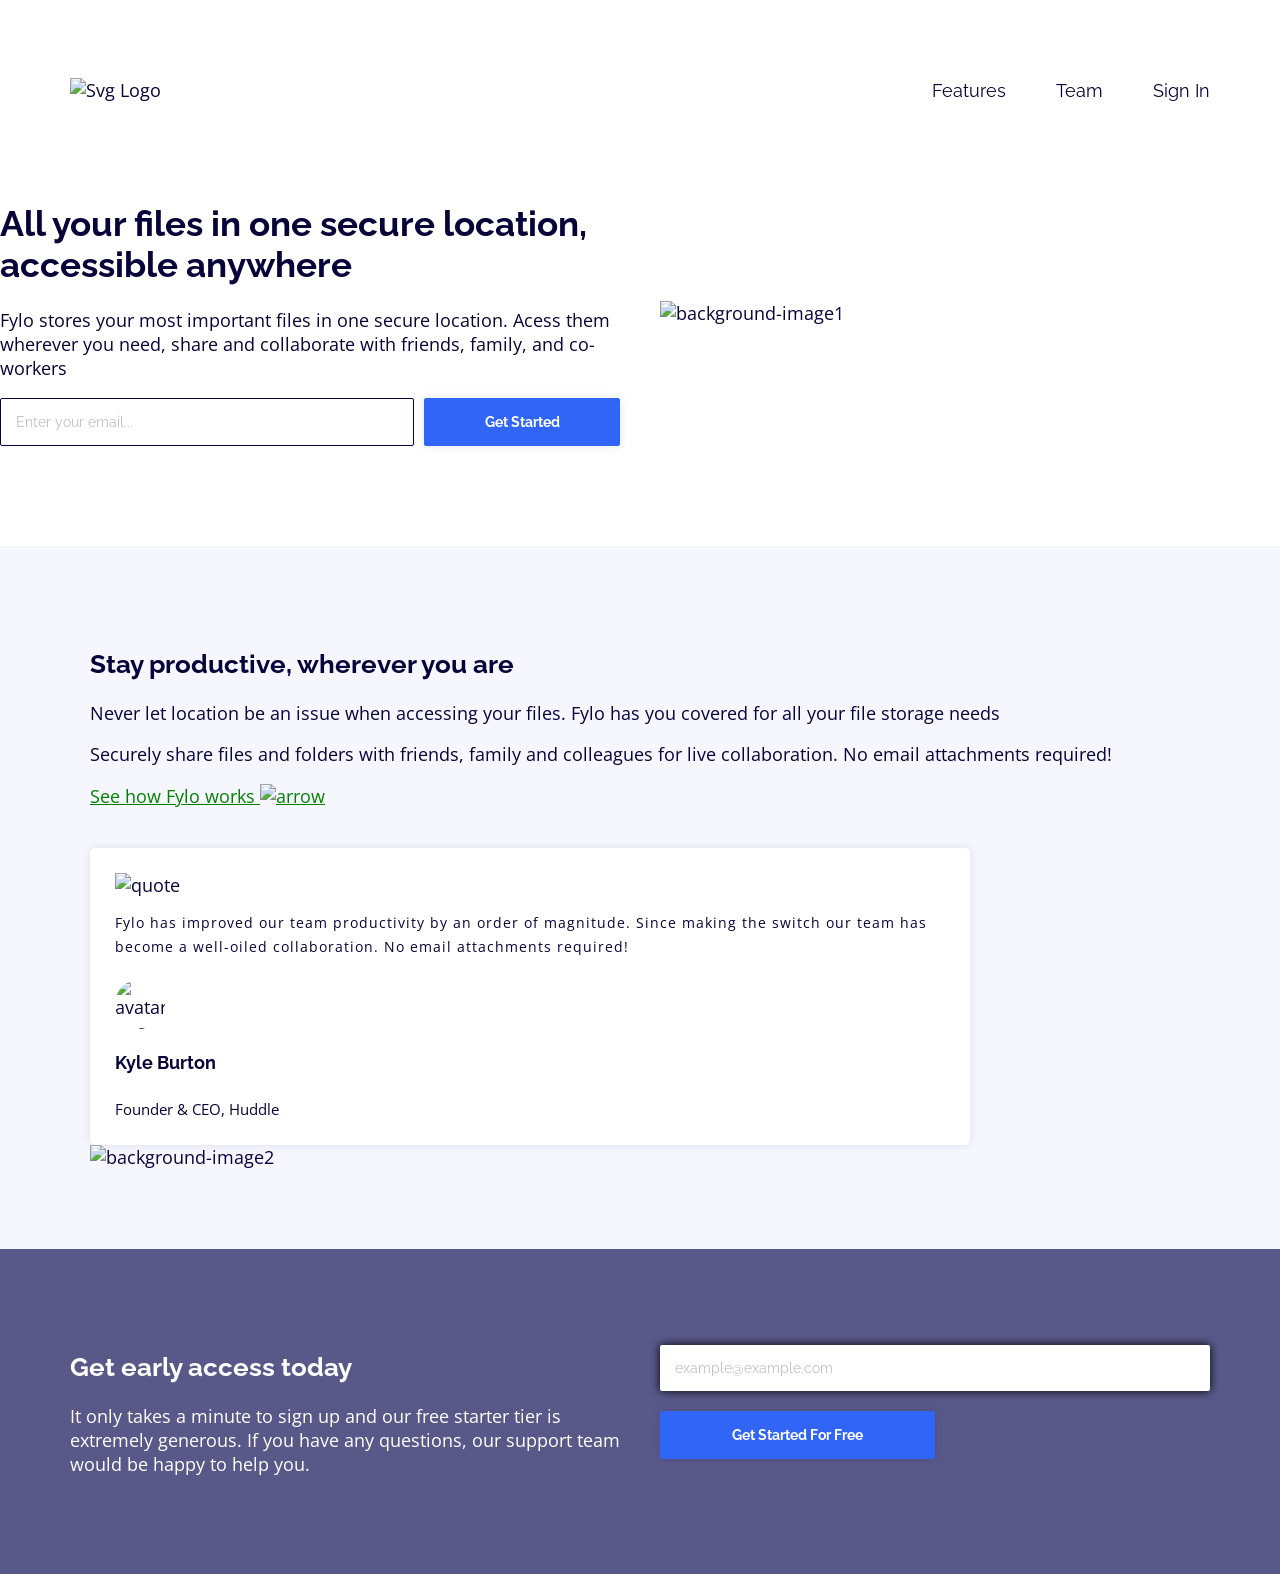
==== index.html @ 3fd112a6 "html and css files renamed" ====
<!DOCTYPE html>
<html>

<head>
    <title>fylo landing page</title>
    <link rel="stylesheet" type="text/css" href="fylo.css" />
</head>

<body>
    <header>
        <div class="container">
            <nav>
                <img src="C:\Users\HP\Desktop\Amalitech GmbH\fylo-landing-page-with-two-column-layout-master\fylo-landing-page-with-two-column-layout-master\images\logo.svg"
                    alt="Svg Logo">
                <ul>
                    <li><a href="#">Features</a></li>
                    <li><a href="#">Team</a></li>
                    <li><a href="#">Sign In</a></li>
                </ul>
            </nav>
        </div>
        <div class="flex">
            <div>
                <h1>
                    All your files in one secure location, accessible anywhere
                </h1>
                <p>
                    Fylo stores your most important files in one secure location.
                    Acess them wherever you need, share and collaborate with friends,
                    family, and co-workers
                </p>
                <form>
                    <input type="email" placeholder="Enter your email..." />
                    <button>
                        Get Started
                    </button>
                </form>
            </div>
            <div>
                <img src="C:\Users\HP\Desktop\Amalitech GmbH\fylo-landing-page-with-two-column-layout-master\fylo-landing-page-with-two-column-layout-master\images\illustration-1.svg"
                    alt="background-image1">
            </div>
        </div>
    </header>

    <section class="section-1">
        <div class="container">
            <div class="flex">
                <div>
                    <h2>Stay productive, wherever you are</h2>
                    <p>Never let location be an issue when accessing your files. Fylo has you covered for all
                        your file storage needs</p>
                    <p>Securely share files and folders with friends, family and colleagues for live
                        collaboration. No email attachments required!</p>

                    <a class="green" href="#">See how Fylo works
                        <img src="C:\Users\HP\Desktop\Amalitech GmbH\fylo-landing-page-with-two-column-layout-master\fylo-landing-page-with-two-column-layout-master\images\icon-arrow.svg" alt="arrow"/>
                    </a>

                    <div class="testimonial">
                        <img src="C:\Users\HP\Desktop\Amalitech GmbH\fylo-landing-page-with-two-column-layout-master\fylo-landing-page-with-two-column-layout-master\images\icon-quotes.svg"alt="quote"/>
                        <p>Fylo has improved our team productivity by an order of magnitude. Since making the
                            switch our team has become a well-oiled collaboration. No email attachments
                            required!</p>
                        <div class="user-info"><img
                                src="C:\Users\HP\Desktop\Amalitech GmbH\fylo-landing-page-with-two-column-layout-master\fylo-landing-page-with-two-column-layout-master\images\avatar-testimonial.jpg"
                                alt="avatar-image"></div>
                                <h4>
                                    Kyle Burton
                                </h4>
                                <small>
                                    Founder & CEO, Huddle
                                </small>
            
                    </div>
            
                    <div>
                        <img src="C:\Users\HP\Desktop\Amalitech GmbH\fylo-landing-page-with-two-column-layout-master\fylo-landing-page-with-two-column-layout-master\images\illustration-2.svg"
                            alt="background-image2">

                    </div>
                </div>
            </div>
            </div>
    </section>

    <section class="section-2">
        <div class="container">
            <div class="flex">
                <div>
                    <h2>
                        Get early access today
                    </h2>
                    <p>
                        It only takes a minute to sign up and our free starter tier is extremely generous. If
                        you have any questions, our support team would be happy to help you.
                    </p>
                </div>
                <div>
                    <form>
                        <input type="email" placeholder="example@example.com" />
                        <button>
                            Get Started For Free
                        </button>
                    </form>
                </div>

            </div>

            </div>







        </div>

    </section>


    </div>

    </div>

</body>

</html>
---- fylo.css ----
@import url('https://fonts.googleapis.com/css2?family=Open+Sans&family=Raleway:wght@400;700&display=swap');

* {
    box-sizing: border-box;
}

body {
    font-family: 'Open Sans', sans-serif;
    color: hsl(243, 87%, 12%);
    font-size: 1.1em;
    margin: 0px;
}

.container {
    padding: 30px;
    max-width: 100%;
    margin: 0 auto;
    width: 1200px;
}

img {
    max-width: 100%;

}

h1, h2, h4  {
    font-family: 'Raleway', sans-serif;
}

.green {
    color: green;
}

.flex {
    display: flex;
    align-items: center;
    flex-wrap: wrap;
}

.flex > div {
    flex: 1;
}

.flex > div:first-child {
    margin-right: 20px;
}

.flex >div:last-child {
    margin-left: 20px;
}

nav {
    display: flex;
    align-items: center;
    justify-content: space-between;
    margin: 30px 0;
}

nav ul {
    display: flex;
    padding: 0;
    list-style-type: none;

}

nav ul li {
    margin-left: 50px;

}

nav ul a {
    color: hsl(243, 87%, 12%);
    text-decoration: none;
    font-family: 'Raleway', sans-serif;
}

form {
    display: flex;

}

input {
    border: 1px solid hsl(243, 87%, 12%);
    border-radius: 2px;
    font-family: 'Raleway', sans-serif;
    font-size: 14px;;
    flex: 0.7;
    padding: 15px;

}

input::placeholder {
    color: hsl(0, 0%, 75%);
}

button {

    border: 1px solid hsl(224, 93%, 58%);
    background-color: hsl(224, 93%, 58%);
    box-shadow: 0 0 10px rgba(0, 0, 0, 0.1);
    font-family: 'Raleway', sans-serif;
    font-weight: 700;
    font-size: 14px;
    border-radius: 2px;
    padding: 15px;
    color: #fff;
    flex: 0.3;
    margin-left: 10px;

}

.section-1 {
    background-color: hsl(240, 75%, 98%);
    margin-top: 100px;
    position: relative;
    padding:50px 0;
}

.section-1::before {
    content: '';
    background-image: url('C:\Users\HP\Desktop\Amalitech GmbH\fylo-landing-page-with-two-column-layout-master\fylo-landing-page-with-two-column-layout-master\images\bg-curve-desktop.svg');
    background-size: cover;
    position: absolute;
    top: -60px;
    left: 0;
    height: 60px;
    width: 100%;
}

.testimonial{
    background-color: #fff;
    box-shadow: 0 0 10px rgba(0, 0, 0, 0.1);
    border-radius: 5px;
    padding: 25px;
    margin-top: 40px;
    width: 80%;
}

.testimonial p {
    font-size: 14px;
    letter-spacing: 1px;
    line-height: 1.7;

}

.user-info {
    display: flex;
    margin-top: 20px;
}

.user-info img {
    border-radius: 50%;
    height: 50px;
    width: 50px;
    margin-right: 10px;
}

.user-info h4{
    margin: 0;
    font-weight: 700;
}

.section-2 {
    background-color: hsl(238, 22%, 44%);
    color: #fff;
    padding: 50px 0;
}

.section-2 form {
    flex-direction: column;
}

.section-2 form input {
    box-shadow: 0 0 10px rgba(0, 0, 0.1);
    border: none;
    flex: 1;
}

.section-2 form button {
    margin: 20px 0;
    width: 50%;
}
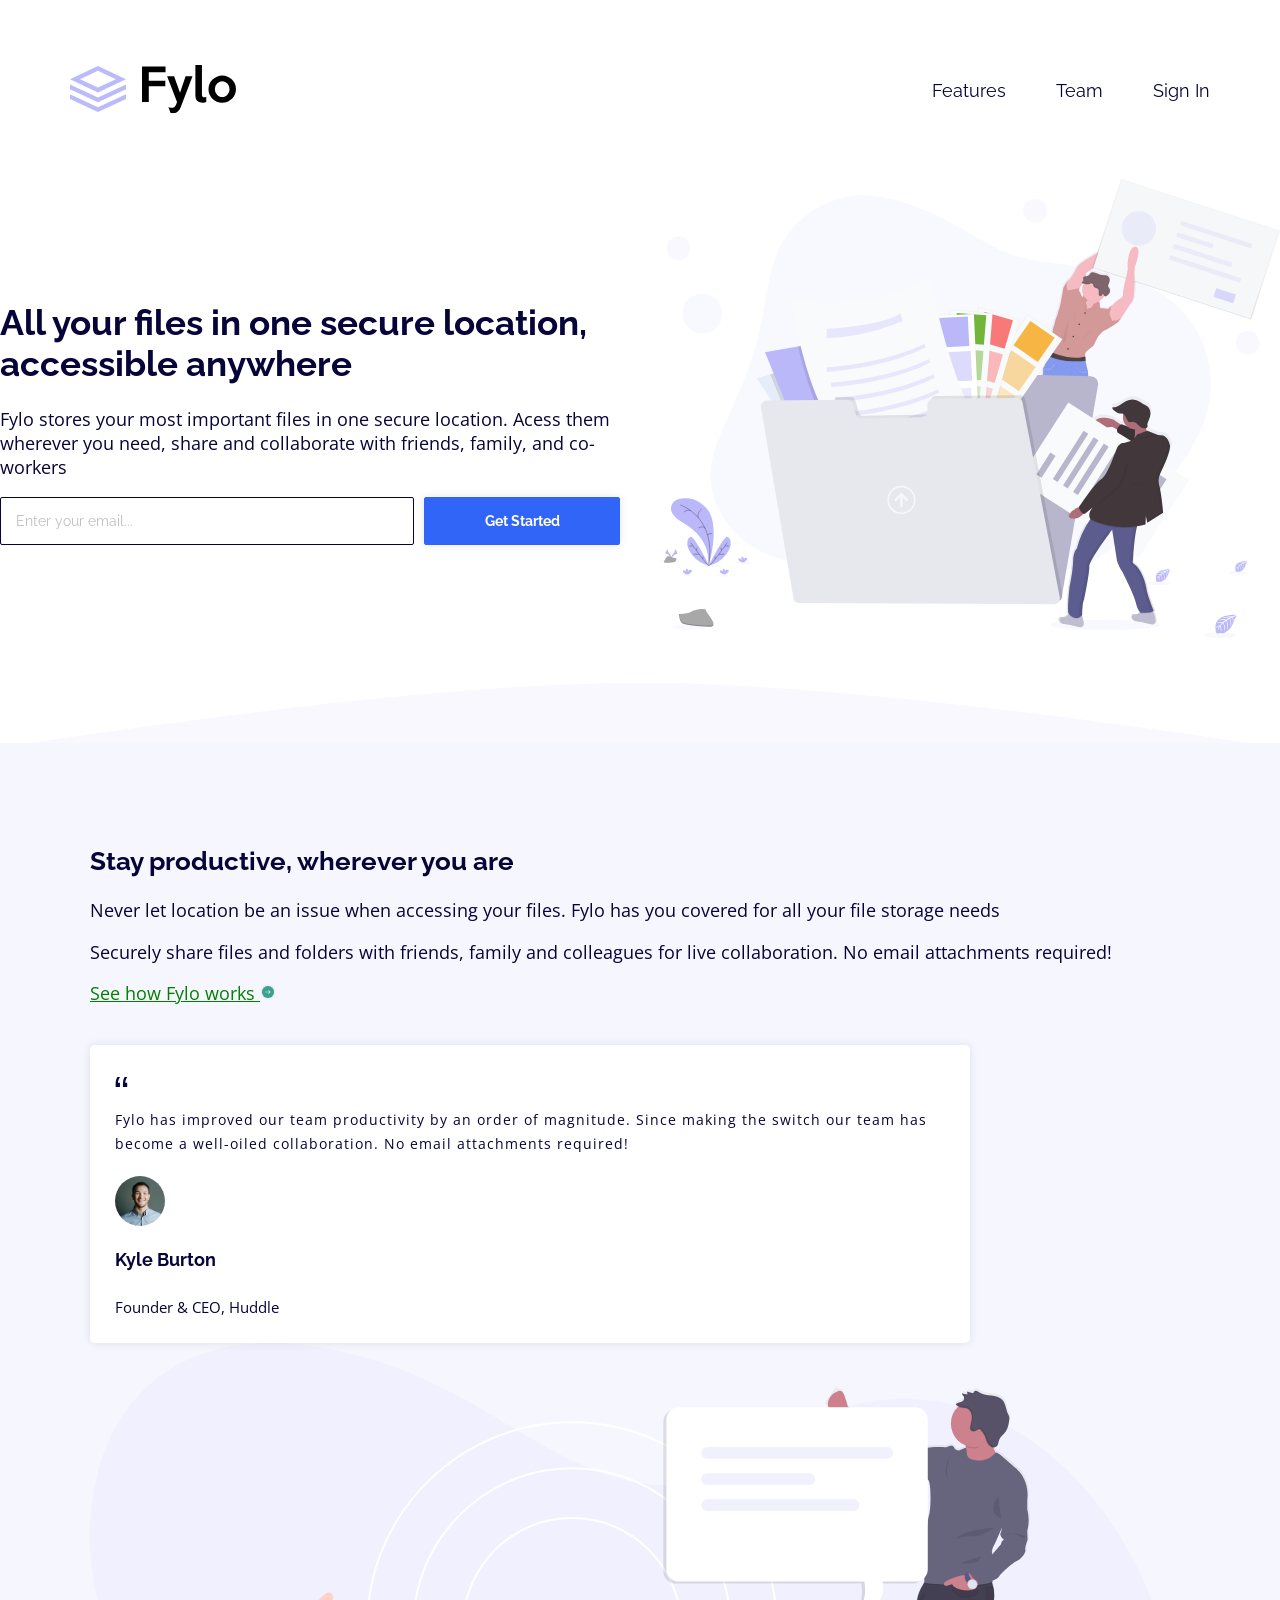
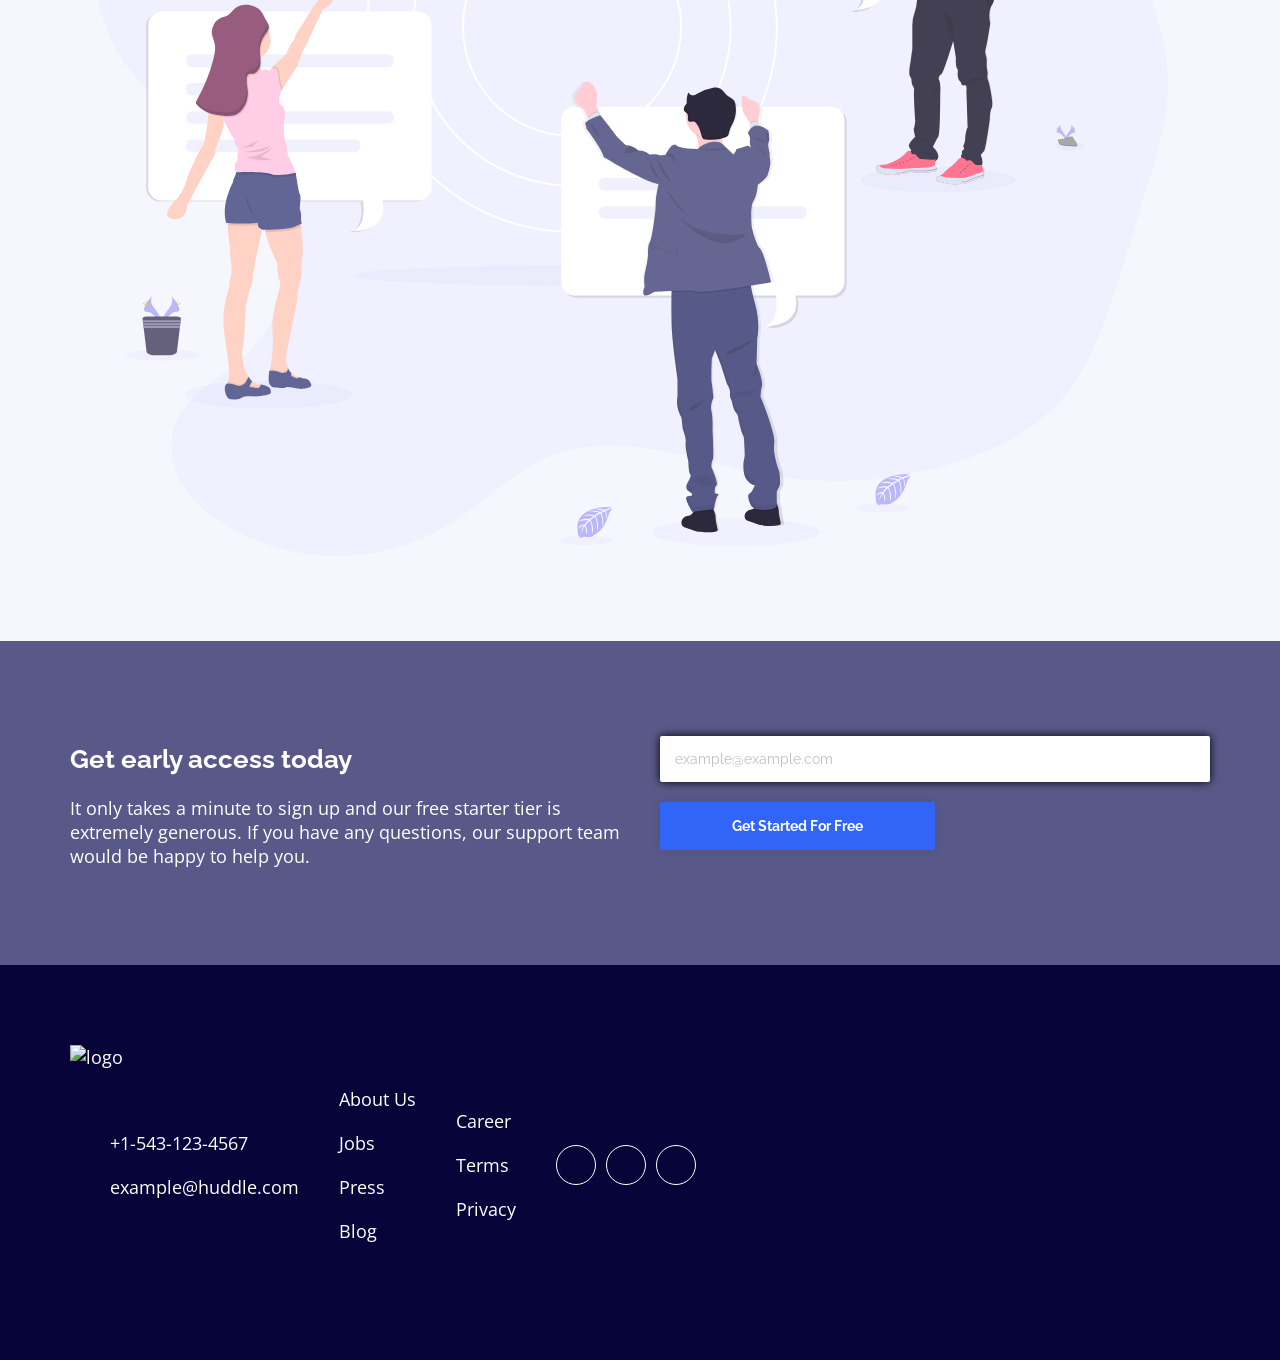
==== commit 29078f7c: "footer page updated" ====
--- a/index.html
+++ b/index.html
@@ -3,14 +3,14 @@
 
 <head>
     <title>fylo landing page</title>
-    <link rel="stylesheet" type="text/css" href="fylo.css" />
+    <link rel="stylesheet" type="text/css" href="style.css" />
 </head>
 
 <body>
     <header>
         <div class="container">
             <nav>
-                <img src="C:\Users\HP\Desktop\Amalitech GmbH\fylo-landing-page-with-two-column-layout-master\fylo-landing-page-with-two-column-layout-master\images\logo.svg"
+                <img src="logo.svg"
                     alt="Svg Logo">
                 <ul>
                     <li><a href="#">Features</a></li>
@@ -37,7 +37,7 @@
                 </form>
             </div>
             <div>
-                <img src="C:\Users\HP\Desktop\Amalitech GmbH\fylo-landing-page-with-two-column-layout-master\fylo-landing-page-with-two-column-layout-master\images\illustration-1.svg"
+                <img src="illustration-1.svg"
                     alt="background-image1">
             </div>
         </div>
@@ -54,16 +54,16 @@
                         collaboration. No email attachments required!</p>
 
                     <a class="green" href="#">See how Fylo works
-                        <img src="C:\Users\HP\Desktop\Amalitech GmbH\fylo-landing-page-with-two-column-layout-master\fylo-landing-page-with-two-column-layout-master\images\icon-arrow.svg" alt="arrow"/>
+                        <img src="icon-arrow.svg" alt="arrow"/>
                     </a>
 
                     <div class="testimonial">
-                        <img src="C:\Users\HP\Desktop\Amalitech GmbH\fylo-landing-page-with-two-column-layout-master\fylo-landing-page-with-two-column-layout-master\images\icon-quotes.svg"alt="quote"/>
+                        <img src="icon-quotes.svg"alt="quote"/>
                         <p>Fylo has improved our team productivity by an order of magnitude. Since making the
                             switch our team has become a well-oiled collaboration. No email attachments
                             required!</p>
                         <div class="user-info"><img
-                                src="C:\Users\HP\Desktop\Amalitech GmbH\fylo-landing-page-with-two-column-layout-master\fylo-landing-page-with-two-column-layout-master\images\avatar-testimonial.jpg"
+                                src="avatar-testimonial.jpg"
                                 alt="avatar-image"></div>
                                 <h4>
                                     Kyle Burton
@@ -75,7 +75,7 @@
                     </div>
             
                     <div>
-                        <img src="C:\Users\HP\Desktop\Amalitech GmbH\fylo-landing-page-with-two-column-layout-master\fylo-landing-page-with-two-column-layout-master\images\illustration-2.svg"
+                        <img src="illustration-2.svg"
                             alt="background-image2">
 
                     </div>
@@ -118,7 +118,66 @@
         </div>
 
     </section>
+    <footer>
+        <div class="container">
+            <img src="logo white.svg" alt="logo">
 
+            <div class="flex align-start">
+                <ul>
+                    <li>
+                        +1-543-123-4567
+                    </li>
+                    <li>
+                        example@huddle.com
+                    </li>
+                </ul>
+                <ul>
+                    <li>
+                        About Us
+                    </li>
+                    <li>
+                        Jobs
+                    </li>
+                    <li>
+                        Press
+                    </li>
+                    <li>
+                        Blog
+                    </li>
+                </ul>
+
+                <ul>
+                    <li>
+                        Career
+                    </li>
+                    <li>
+                        Terms
+                    </li>
+                    <li>
+                        Privacy
+                    </li>
+                </ul>
+
+                <ul class="social-media">
+                    <li>
+                        <a class="circle" href="#">
+                            <i class="fab fa-facebook-f"></i>
+                        </a>
+                    </li>
+                    <li>
+                        <a class="circle" href="#">
+                            <i class="fab fa-twitter"></i>
+                        </a>
+                    </li>
+                    <li>
+                        <a class="circle" href="#">
+                            <i class="fab fa-instagram"></i>
+                        </a>
+                    </li>
+                </ul>
+            </div>
+        </div>
+    </footer>
 
     </div>
 
--- a/style.css
+++ b/style.css
@@ -0,0 +1,228 @@
+@import url('https://fonts.googleapis.com/css2?family=Open+Sans&family=Raleway:wght@400;700&display=swap');
+
+* {
+    box-sizing: border-box;
+}
+
+body {
+    font-family: 'Open Sans', sans-serif;
+    color: hsl(243, 87%, 12%);
+    font-size: 1.1em;
+    margin: 0px;
+}
+
+.container {
+    padding: 30px;
+    max-width: 100%;
+    margin: 0 auto;
+    width: 1200px;
+}
+
+img {
+    max-width: 100%;
+
+}
+
+h1, h2, h4  {
+    font-family: 'Raleway', sans-serif;
+}
+
+.green {
+    color: green;
+}
+
+.flex {
+    display: flex;
+    align-items: center;
+    flex-wrap: wrap;
+}
+
+.flex > div {
+    flex: 1;
+}
+
+.flex > div:first-child {
+    margin-right: 20px;
+}
+
+.flex >div:last-child {
+    margin-left: 20px;
+}
+
+nav {
+    display: flex;
+    align-items: center;
+    justify-content: space-between;
+    margin: 30px 0;
+}
+
+nav ul {
+    display: flex;
+    padding: 0;
+    list-style-type: none;
+
+}
+
+nav ul li {
+    margin-left: 50px;
+
+}
+
+nav ul a {
+    color: hsl(243, 87%, 12%);
+    text-decoration: none;
+    font-family: 'Raleway', sans-serif;
+}
+
+form {
+    display: flex;
+
+}
+
+input {
+    border: 1px solid hsl(243, 87%, 12%);
+    border-radius: 2px;
+    font-family: 'Raleway', sans-serif;
+    font-size: 14px;;
+    flex: 0.7;
+    padding: 15px;
+
+}
+
+input::placeholder {
+    color: hsl(0, 0%, 75%);
+}
+
+button {
+
+    border: 1px solid hsl(224, 93%, 58%);
+    background-color: hsl(224, 93%, 58%);
+    box-shadow: 0 0 10px rgba(0, 0, 0, 0.1);
+    font-family: 'Raleway', sans-serif;
+    font-weight: 700;
+    font-size: 14px;
+    border-radius: 2px;
+    padding: 15px;
+    color: #fff;
+    flex: 0.3;
+    margin-left: 10px;
+
+}
+
+.section-1 {
+    background-color: hsl(240, 75%, 98%);
+    margin-top: 100px;
+    position: relative;
+    padding:50px 0;
+}
+
+.section-1::before {
+    content: '';
+    background-image: url('bg-curve-desktop.svg');
+    background-size: cover;
+    position: absolute;
+    top: -60px;
+    left: 0;
+    height: 60px;
+    width: 100%;
+}
+
+.testimonial{
+    background-color: #fff;
+    box-shadow: 0 0 10px rgba(0, 0, 0, 0.1);
+    border-radius: 5px;
+    padding: 25px;
+    margin-top: 40px;
+    width: 80%;
+}
+
+.testimonial p {
+    font-size: 14px;
+    letter-spacing: 1px;
+    line-height: 1.7;
+
+}
+
+.user-info {
+    display: flex;
+    margin-top: 20px;
+}
+
+.user-info img {
+    border-radius: 50%;
+    height: 50px;
+    width: 50px;
+    margin-right: 10px;
+}
+
+.user-info h4{
+    margin: 0;
+    font-weight: 700;
+}
+
+.section-2 {
+    background-color: hsl(238, 22%, 44%);
+    color: #fff;
+    padding: 50px 0;
+}
+
+.section-2 form {
+    flex-direction: column;
+}
+
+.section-2 form input {
+    box-shadow: 0 0 10px rgba(0, 0, 0.1);
+    border: none;
+    flex: 1;
+}
+
+.section-2 form button {
+    margin: 20px 0;
+    width: 50%;
+}
+
+footer {
+    background-color: hsl(243, 87%, 12%);
+    color: #fff;
+    padding: 50px 0;
+}
+
+footer {
+    display: block;
+}
+
+footer ul {
+    list-style: none;
+}
+
+footer ul li {
+    margin-bottom: 20px;
+}
+
+footer .social-media {
+    display: flex;
+    align-items: center;
+    justify-content: center;
+}
+
+footer .circle {
+    border: 1px solid #fff;
+    border-radius: 50%;
+    color: #fff;
+    display: inline-flex;
+    align-items: center;
+    margin-right: 10px;
+    height: 40px;
+    width: 40px;
+    text-decoration: none;
+}
+
+footer p {
+
+    text-align: right;
+
+}
+
+
+
+
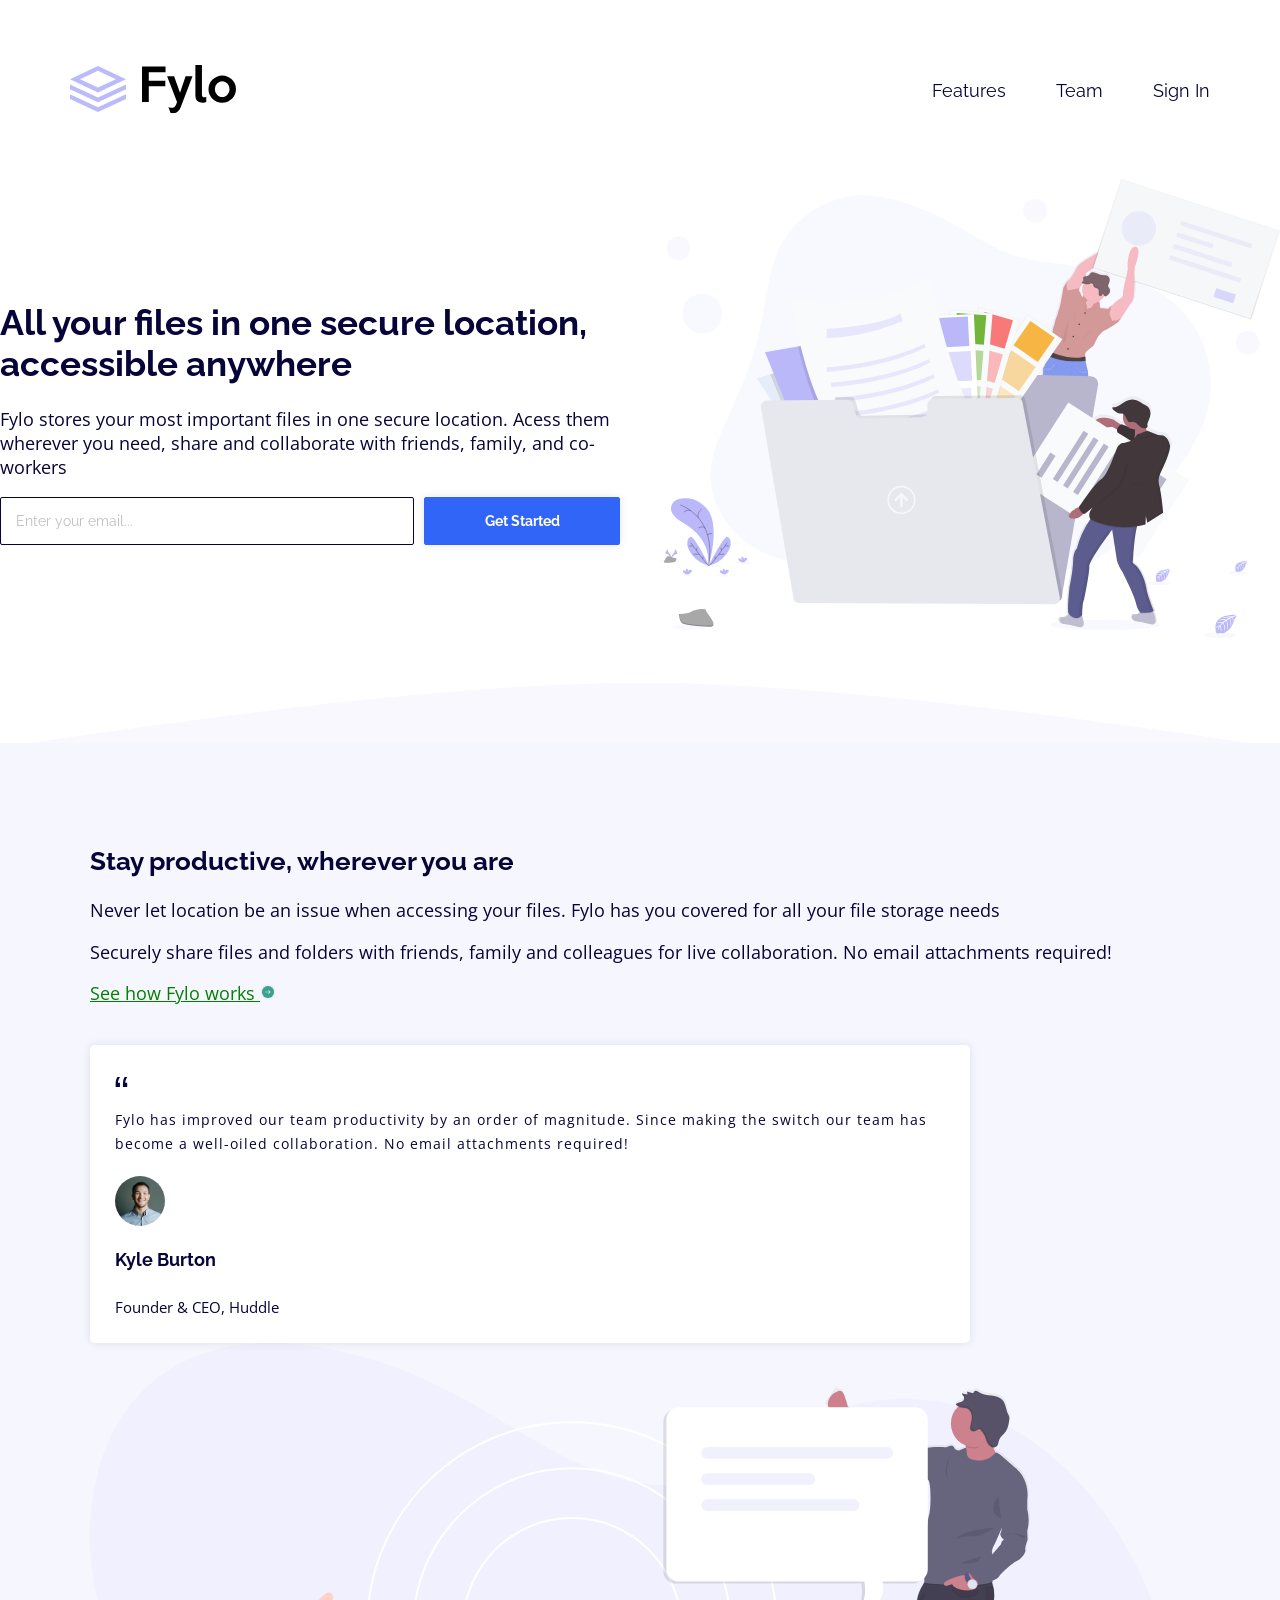
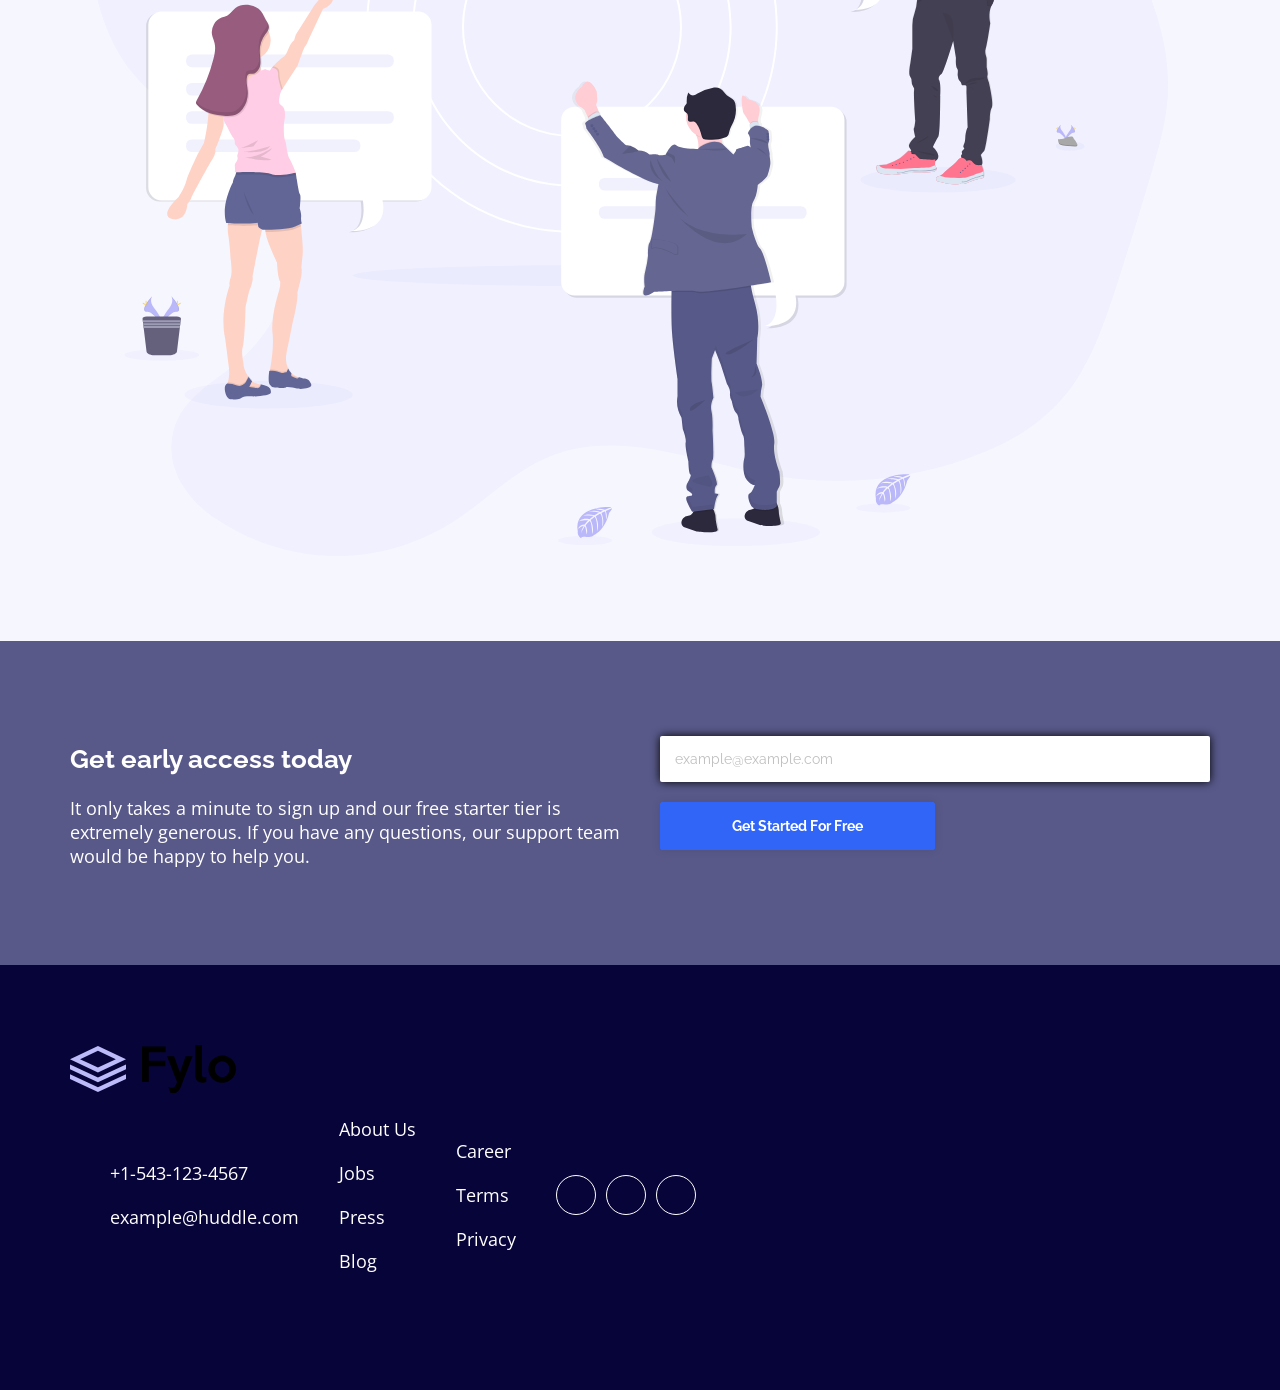
==== commit 0e154d0f: "footer logo color changed" ====
--- a/index.html
+++ b/index.html
@@ -120,8 +120,9 @@
     </section>
     <footer>
         <div class="container">
-            <img src="logo white.svg" alt="logo">
-
+            <div class="white-logo">
+            <img src="logo.svg" alt="logo">
+        </div>
             <div class="flex align-start">
                 <ul>
                     <li>
--- a/style.css
+++ b/style.css
@@ -223,6 +223,10 @@
 
 }
 
-
-
-
+.white-logo{
+    color: #fff;
+}
+
+
+
+
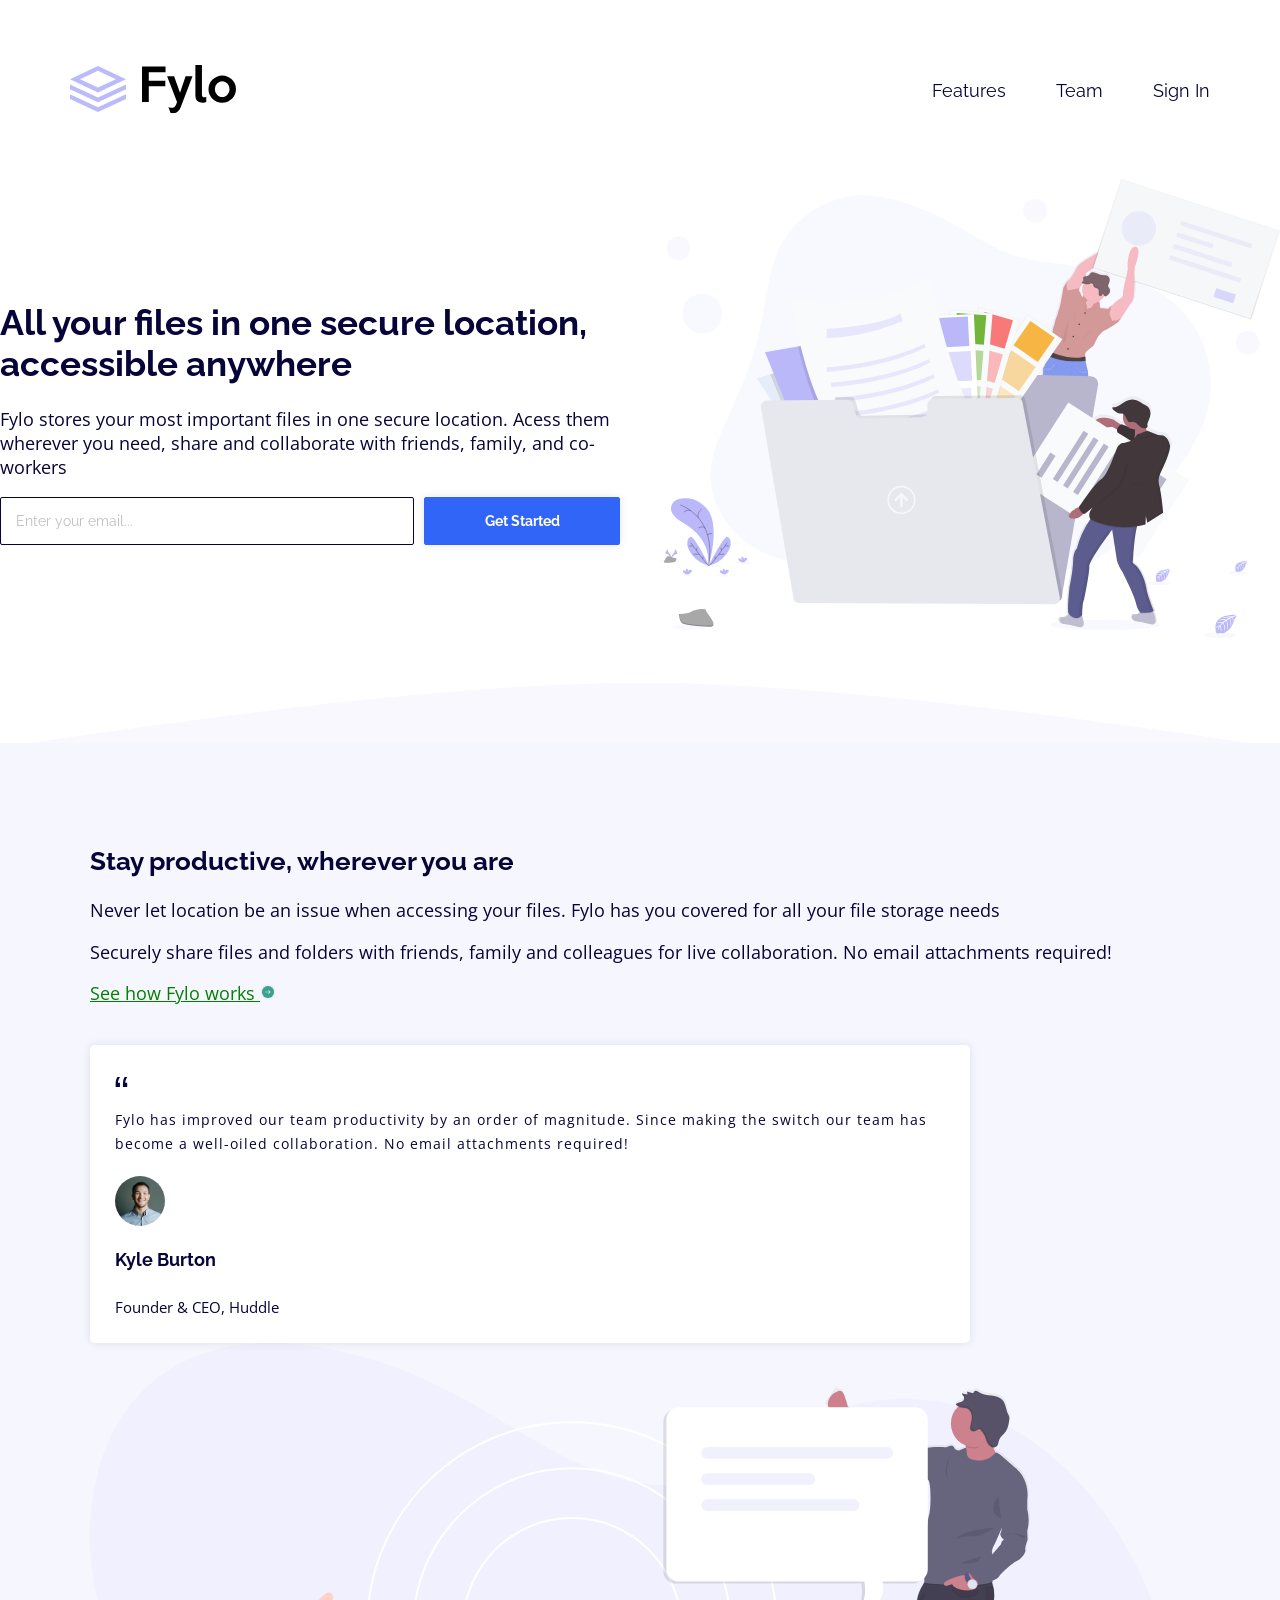
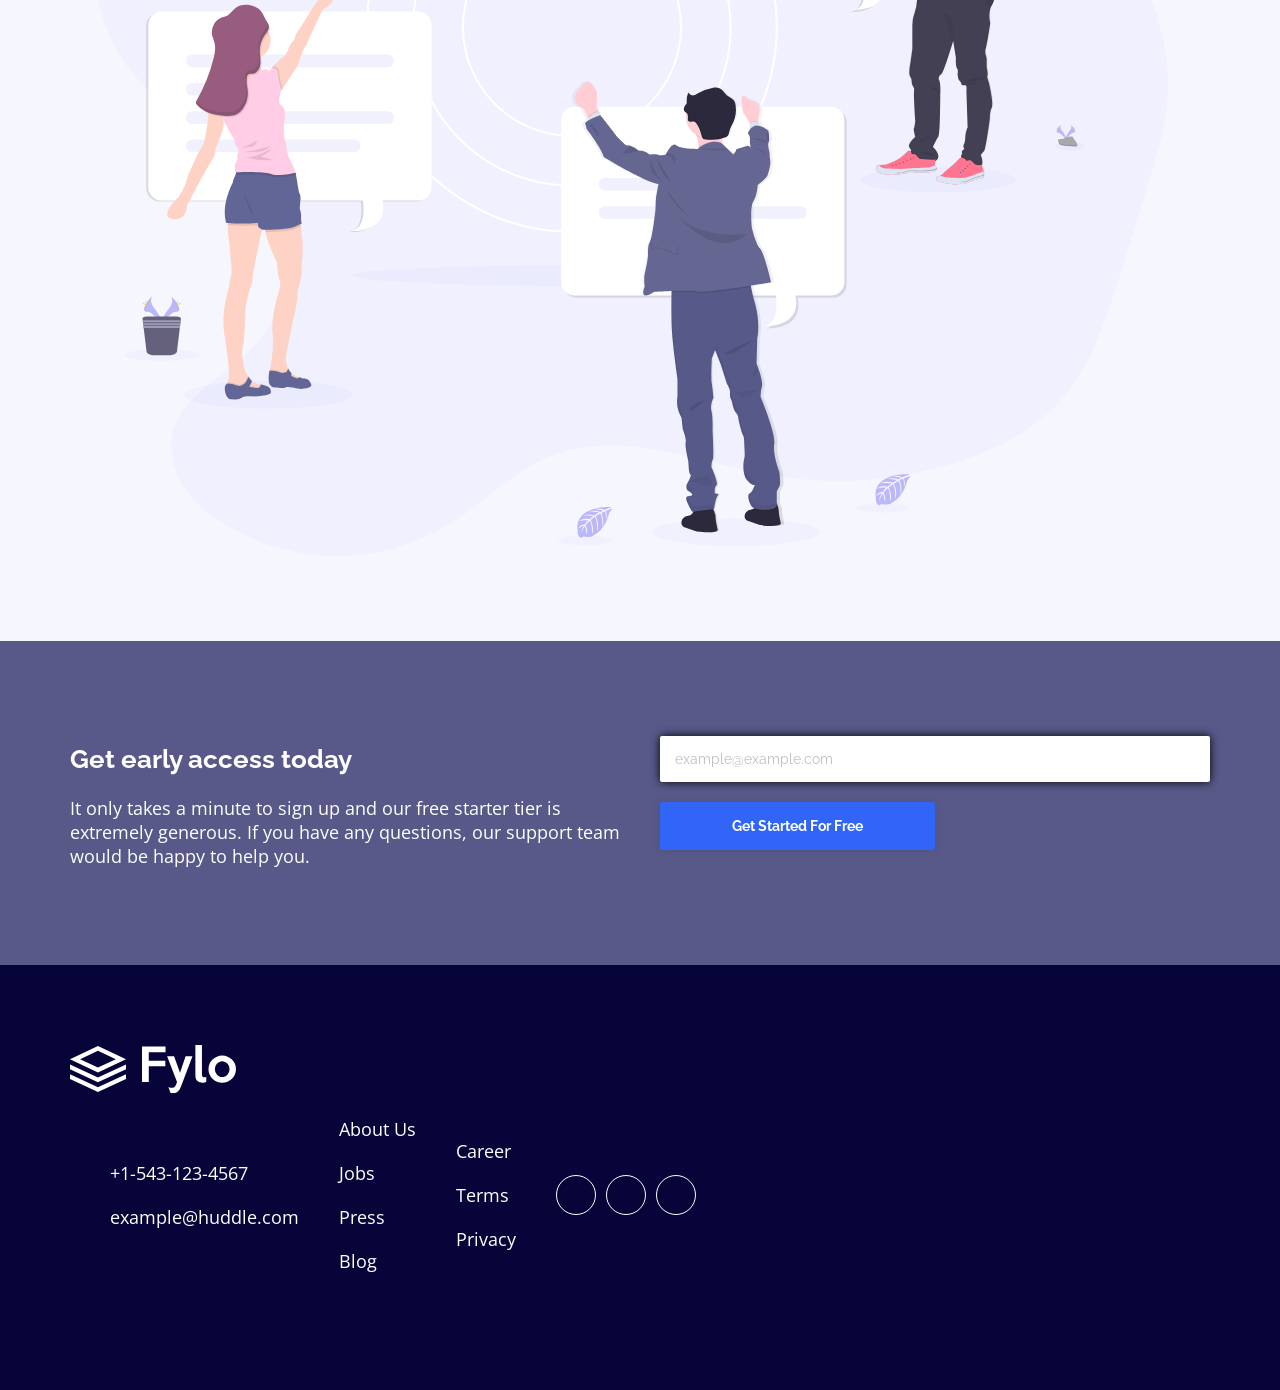
==== commit 6634cc17: "fylo landing page updated" ====
--- a/index.html
+++ b/index.html
@@ -118,67 +118,67 @@
         </div>
 
     </section>
-    <footer>
-        <div class="container">
-            <div class="white-logo">
-            <img src="logo.svg" alt="logo">
-        </div>
-            <div class="flex align-start">
-                <ul>
-                    <li>
-                        +1-543-123-4567
-                    </li>
-                    <li>
-                        example@huddle.com
-                    </li>
-                </ul>
-                <ul>
-                    <li>
-                        About Us
-                    </li>
-                    <li>
-                        Jobs
-                    </li>
-                    <li>
-                        Press
-                    </li>
-                    <li>
-                        Blog
-                    </li>
-                </ul>
+    
+		<footer>
+			<div class="container">
+				<img src="logo-white.svg" alt="logo" />
 
-                <ul>
-                    <li>
-                        Career
-                    </li>
-                    <li>
-                        Terms
-                    </li>
-                    <li>
-                        Privacy
-                    </li>
-                </ul>
+				<div class="flex align-start">
+					<ul>
+						<li>
+							+1-543-123-4567
+						</li>
+						<li>
+							example@huddle.com
+						</li>
+					</ul>
+					<ul>
+						<li>
+							About Us
+						</li>
+						<li>
+							Jobs
+						</li>
+						<li>
+							Press
+						</li>
+						<li>
+							Blog
+						</li>
+					</ul>
 
-                <ul class="social-media">
-                    <li>
-                        <a class="circle" href="#">
-                            <i class="fab fa-facebook-f"></i>
-                        </a>
-                    </li>
-                    <li>
-                        <a class="circle" href="#">
-                            <i class="fab fa-twitter"></i>
-                        </a>
-                    </li>
-                    <li>
-                        <a class="circle" href="#">
-                            <i class="fab fa-instagram"></i>
-                        </a>
-                    </li>
-                </ul>
-            </div>
-        </div>
-    </footer>
+					<ul>
+						<li>
+							Career
+						</li>
+						<li>
+							Terms
+						</li>
+						<li>
+							Privacy
+						</li>
+					</ul>
+
+					<ul class="social-media">
+						<li>
+							<a class="circle" href="#">
+								<i class="fab fa-facebook-f"></i>
+							</a>
+						</li>
+						<li>
+							<a class="circle" href="#">
+								<i class="fab fa-twitter"></i>
+							</a>
+						</li>
+						<li>
+							<a class="circle" href="#">
+								<i class="fab fa-instagram"></i>
+							</a>
+						</li>
+					</ul>
+				</div>
+			</div>
+		</footer>
 
     </div>
 
--- a/style.css
+++ b/style.css
@@ -182,51 +182,43 @@
 }
 
 footer {
-    background-color: hsl(243, 87%, 12%);
-    color: #fff;
-    padding: 50px 0;
-}
-
-footer {
-    display: block;
+	background-color: hsl(243, 87%, 12%);
+	color: #fff;
+	padding: 50px 0;
 }
 
 footer ul {
-    list-style: none;
+	list-style-type: none;
 }
 
 footer ul li {
-    margin-bottom: 20px;
+	margin-bottom: 20px;
 }
 
 footer .social-media {
-    display: flex;
-    align-items: center;
-    justify-content: center;
+	display: flex;
+	align-items: center;
+	justify-content: center;
 }
 
 footer .circle {
-    border: 1px solid #fff;
-    border-radius: 50%;
-    color: #fff;
-    display: inline-flex;
-    align-items: center;
-    margin-right: 10px;
-    height: 40px;
-    width: 40px;
-    text-decoration: none;
+	border: 1px solid #fff;
+	border-radius: 50%;
+	color: #fff;
+	display: inline-flex;
+	align-items: center;
+	justify-content: center;
+	margin-right: 10px;
+	height: 40px;
+	width: 40px;
+	text-decoration: none;
 }
 
 footer p {
-
-    text-align: right;
-
-}
-
-.white-logo{
-    color: #fff;
-}
-
-
-
-
+	text-align: right;
+}
+
+
+
+
+
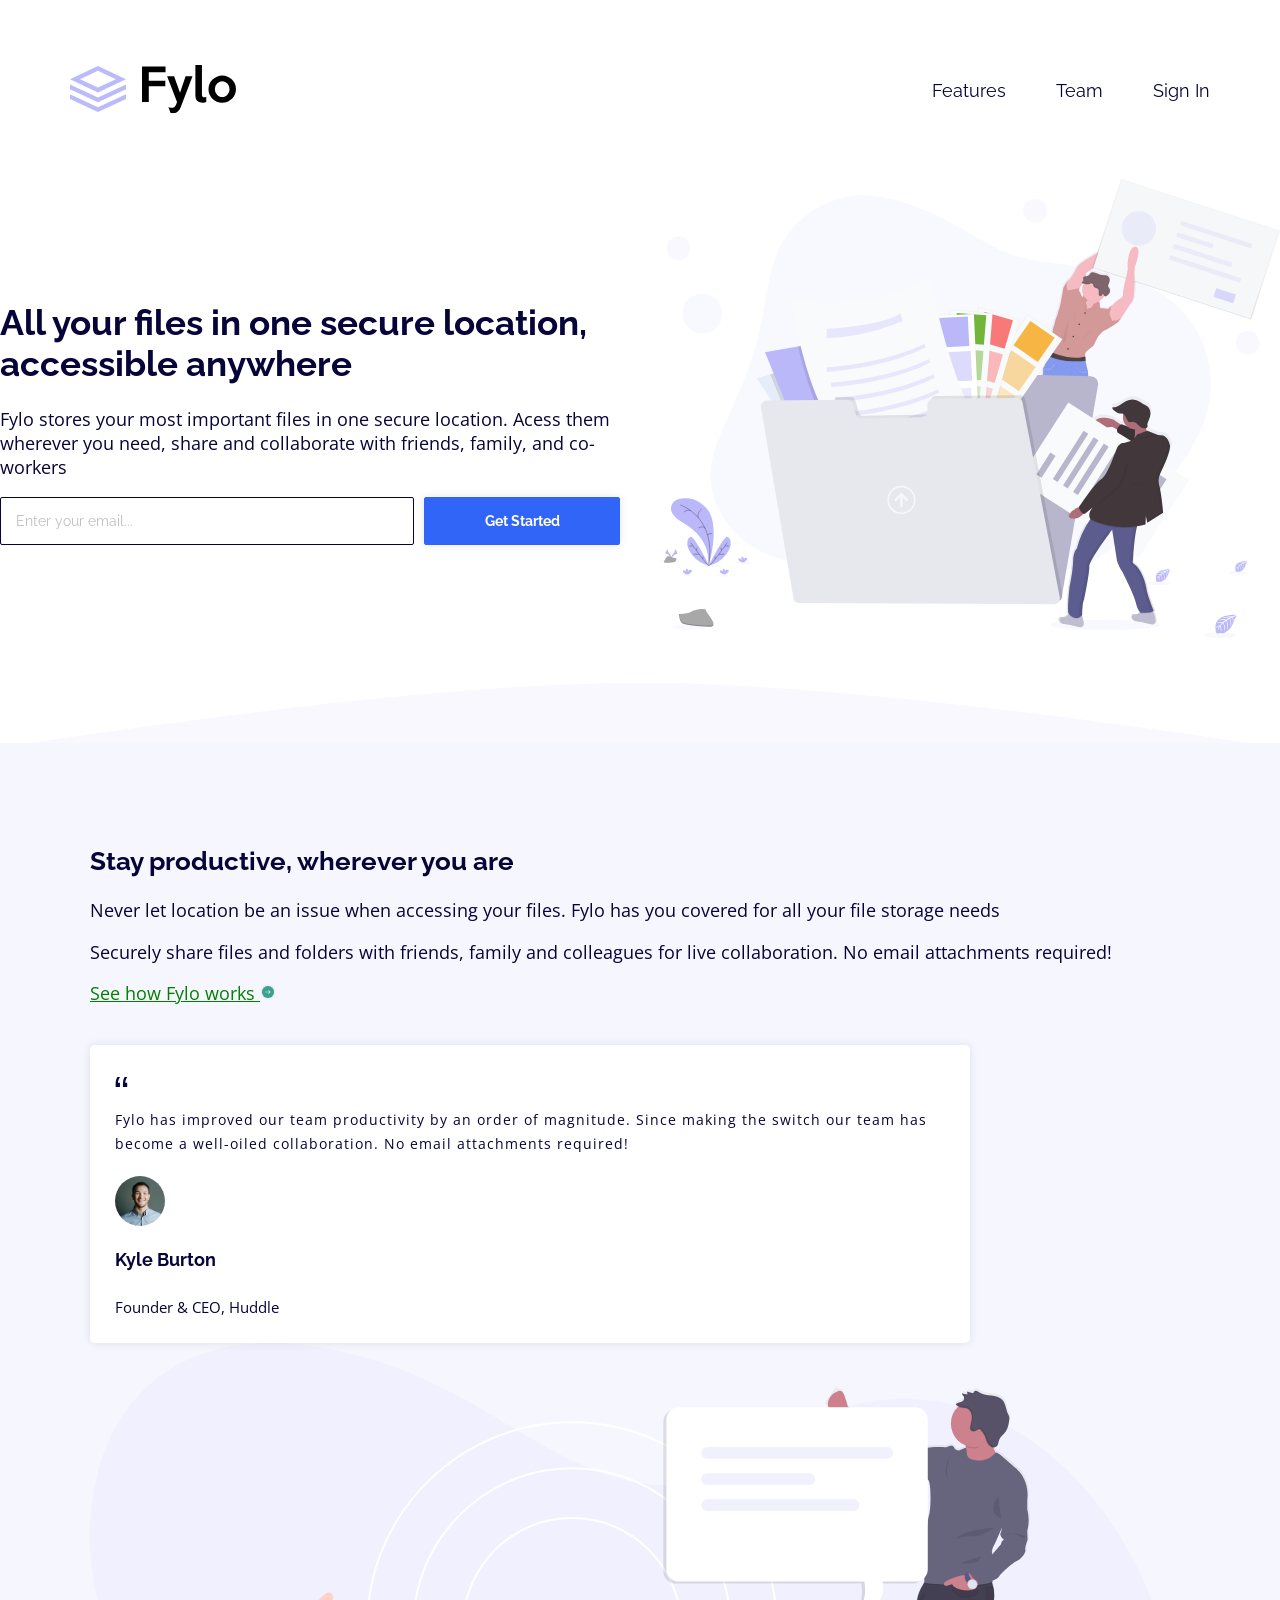
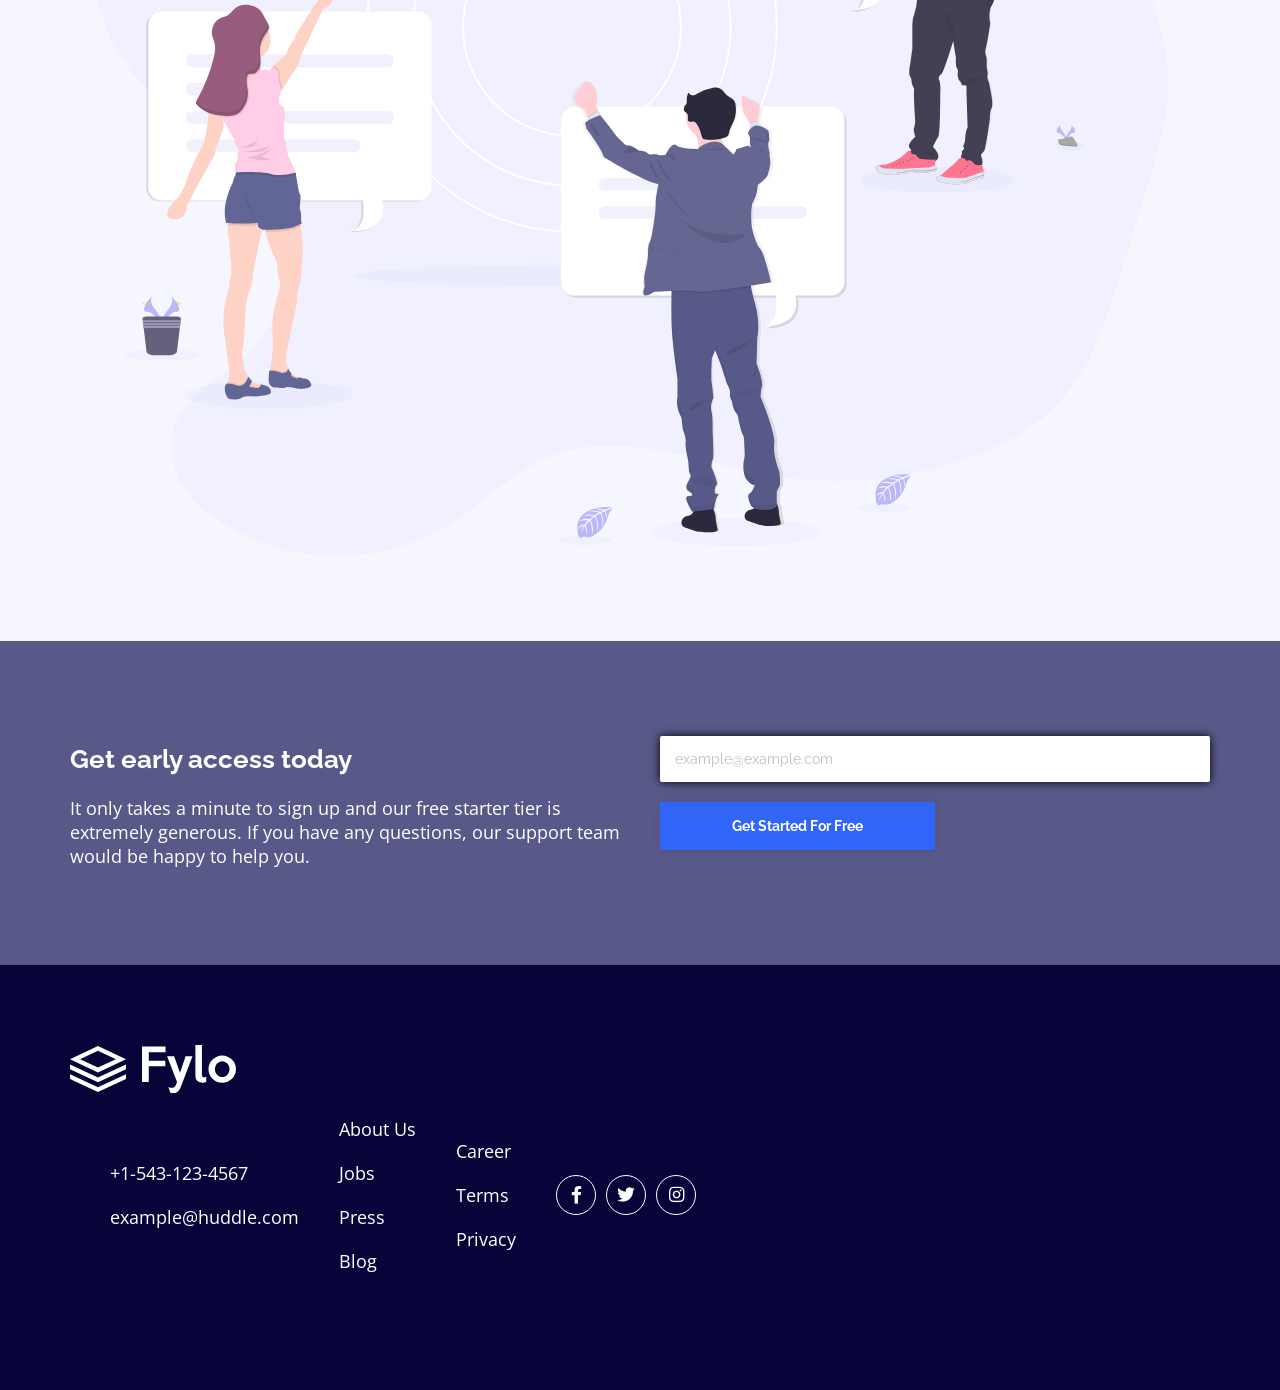
==== commit 9529f623: "fylo webpage update" ====
--- a/index.html
+++ b/index.html
@@ -4,6 +4,16 @@
 <head>
     <title>fylo landing page</title>
     <link rel="stylesheet" type="text/css" href="style.css" />
+    <link
+			rel="icon"
+			type="image/png"
+			sizes="32x32"
+			href="favicon-32x32.png"
+		/>
+    <link
+			rel="stylesheet"
+			href="https://cdnjs.cloudflare.com/ajax/libs/font-awesome/5.12.1/css/all.min.css"
+		/>
 </head>
 
 <body>
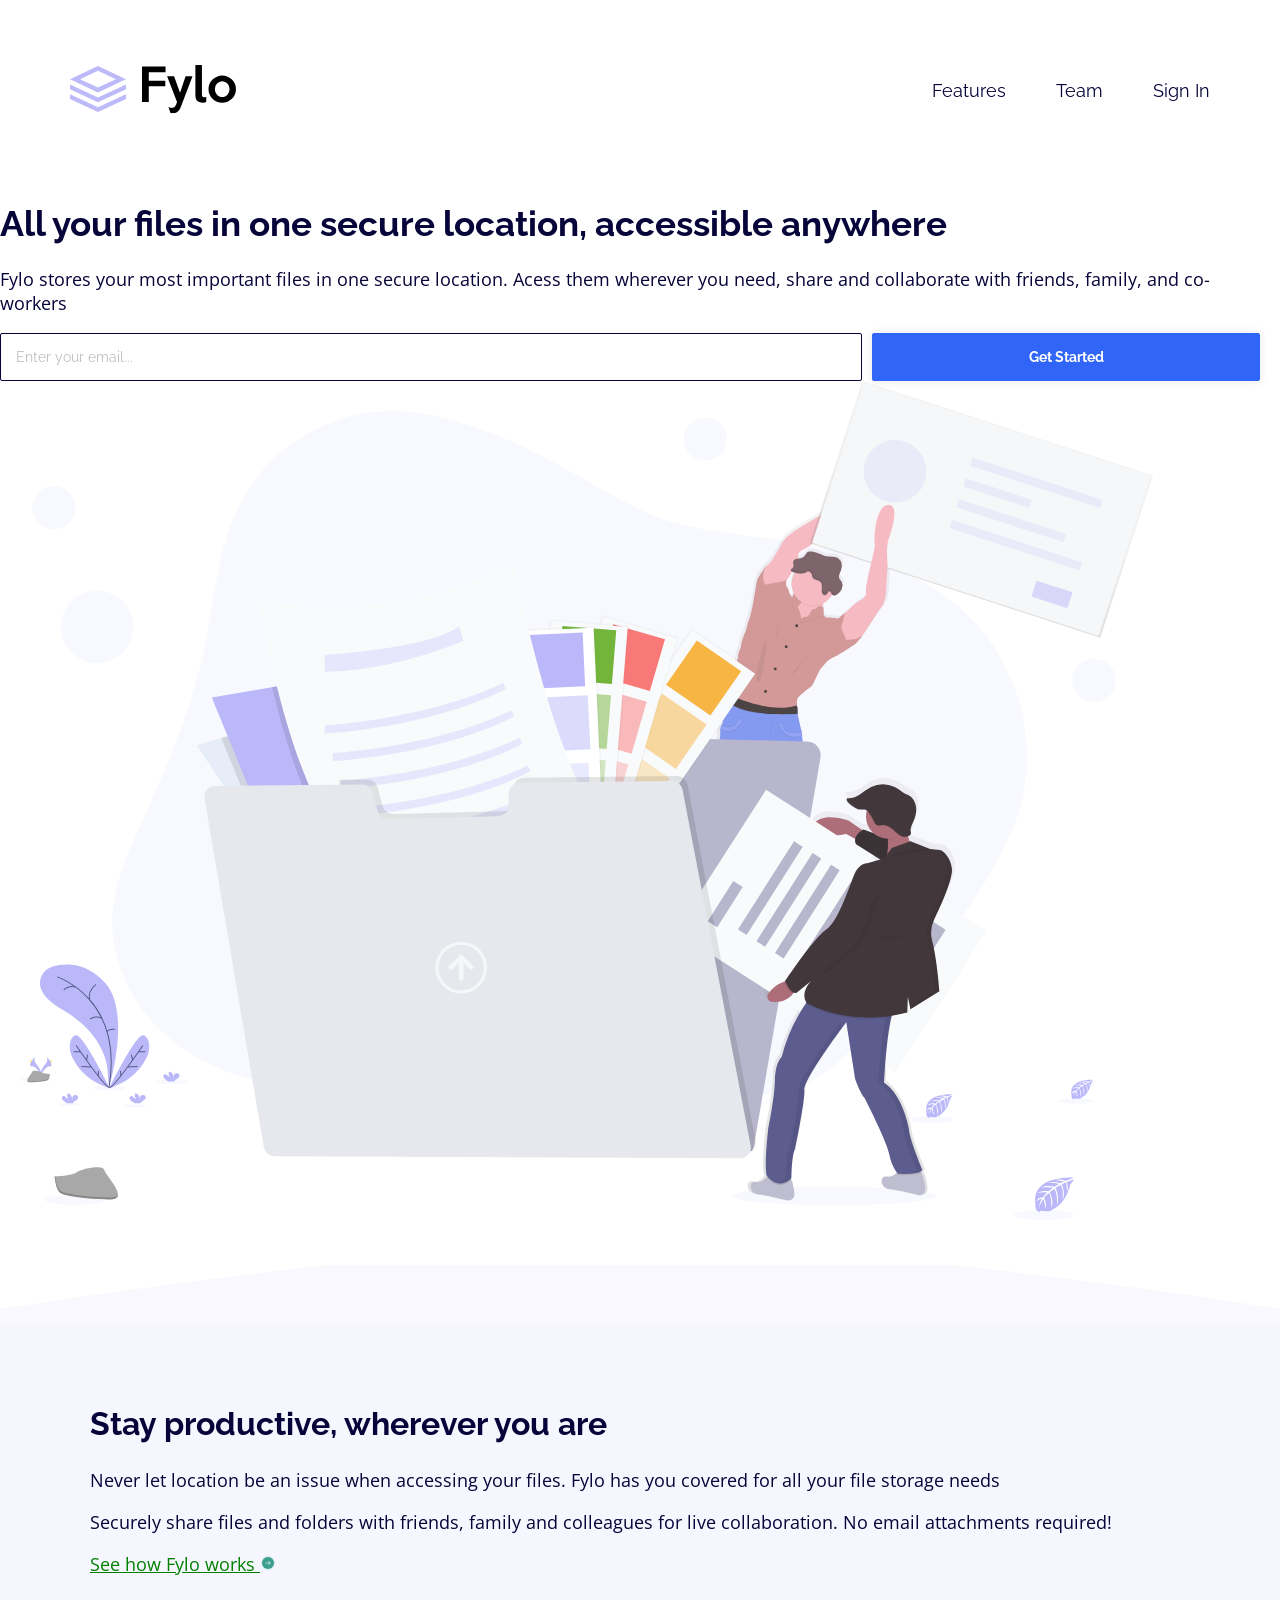
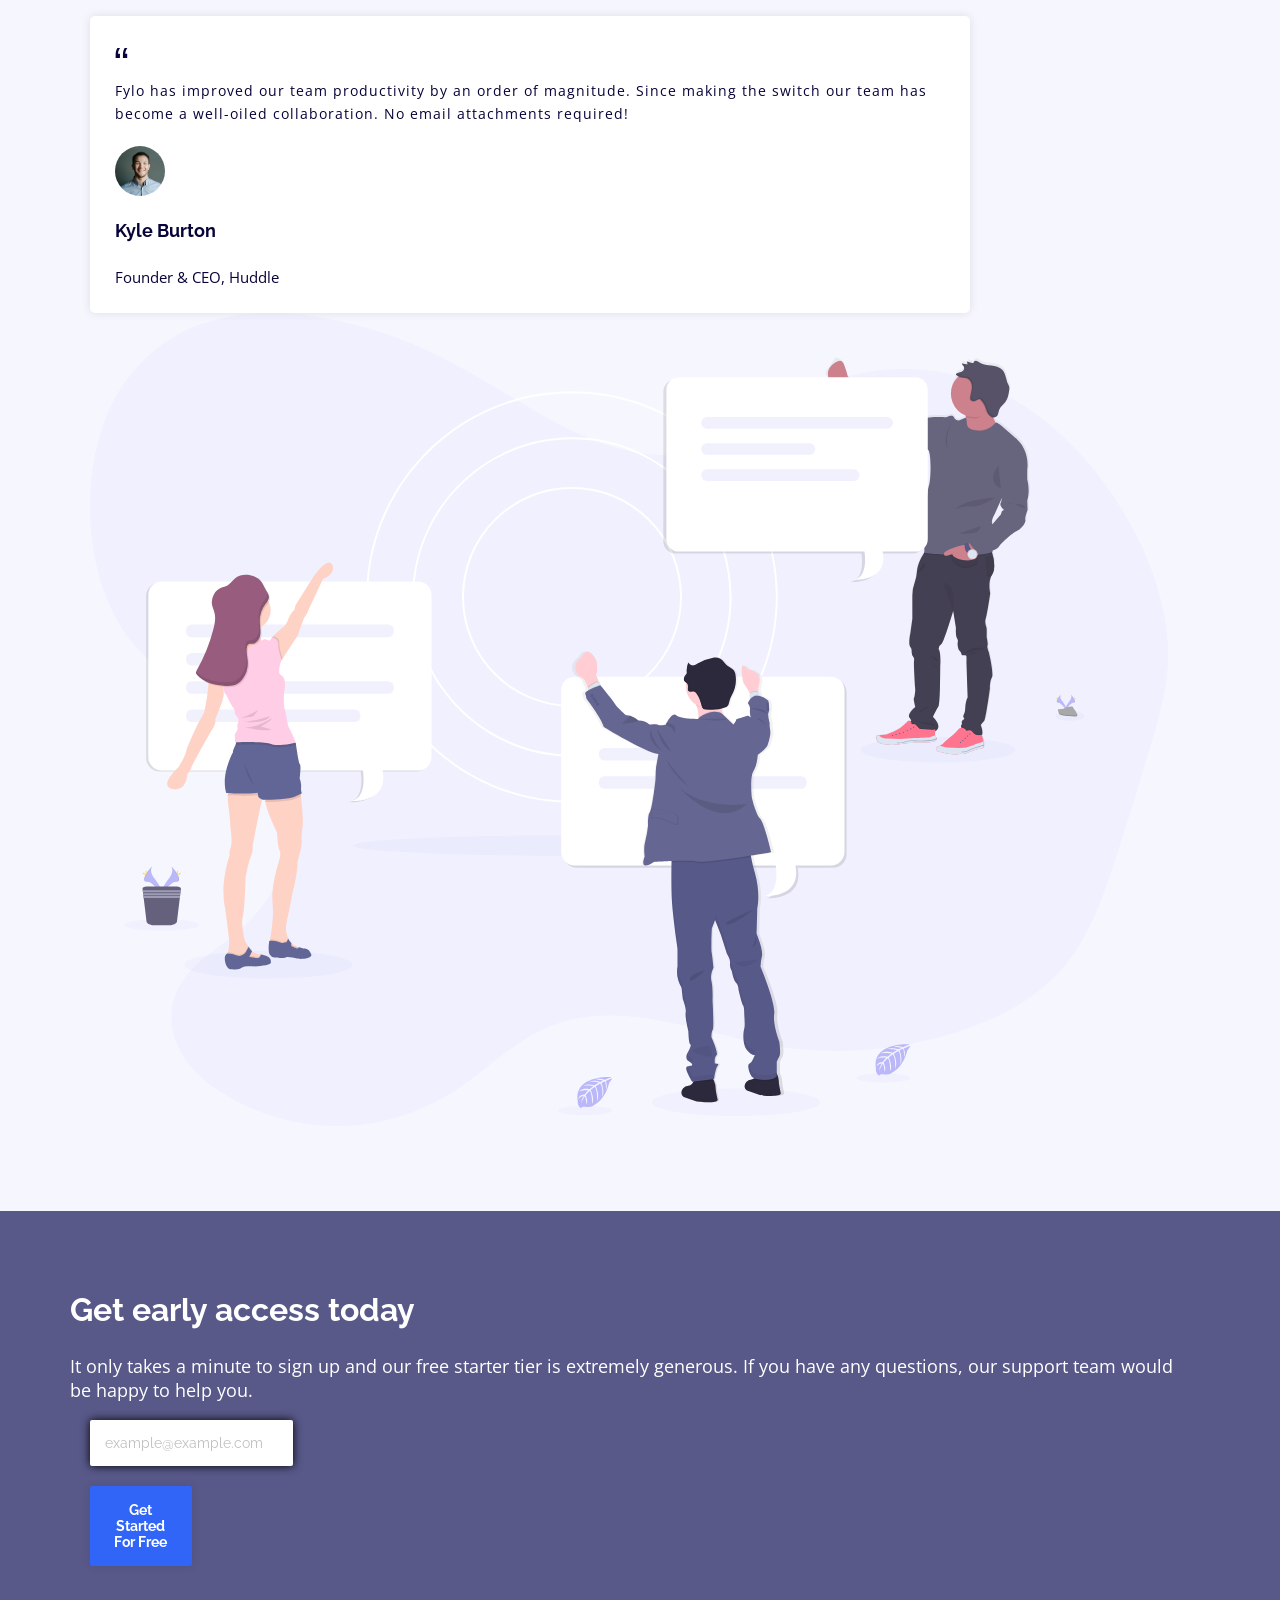
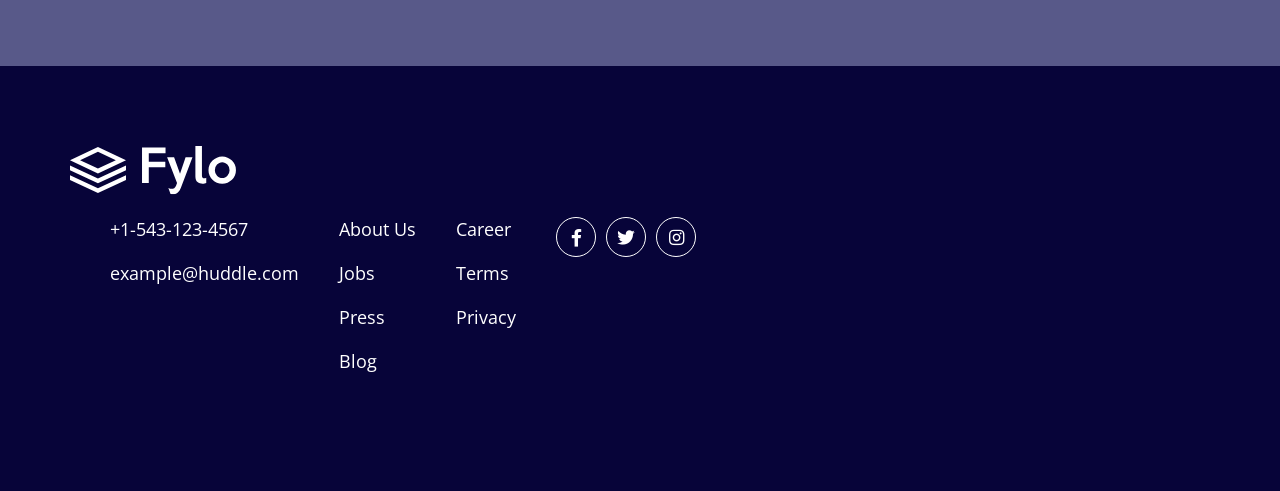
==== commit cbc1c688: "fylo webpage updated" ====
--- a/index.html
+++ b/index.html
@@ -47,7 +47,7 @@
                 </form>
             </div>
             <div>
-                <img src="illustration-1.svg"
+                <img class="illustration" src="illustration-1.svg"
                     alt="background-image1">
             </div>
         </div>
@@ -85,7 +85,7 @@
                     </div>
             
                     <div>
-                        <img src="illustration-2.svg"
+                        <img class="illustration" src="illustration-2.svg"
                             alt="background-image2">
 
                     </div>
--- a/style.css
+++ b/style.css
@@ -27,6 +27,11 @@
     font-family: 'Raleway', sans-serif;
 }
 
+h2 {
+    font-size: 1.8em;
+    margin-top: 0;
+}
+
 .green {
     color: green;
 }
@@ -37,7 +42,13 @@
     flex-wrap: wrap;
 }
 
-.flex > div {
+.align-start{
+    align-items: flex-start;
+
+}
+
+.flex > div 
+.flex > ul{
     flex: 1;
 }
 
@@ -119,6 +130,7 @@
 .section-1::before {
     content: '';
     background-image: url('bg-curve-desktop.svg');
+    background-position: center center;
     background-size: cover;
     position: absolute;
     top: -60px;
@@ -218,7 +230,79 @@
 	text-align: right;
 }
 
-
-
-
-
+@media screen and (max-width: 768px) {
+
+    nav {
+        flex-direction: column;
+        margin: 10px 0;
+    }
+
+    nav ul li {
+        margin-left: 10px 20px;
+    
+    }
+
+    body{
+        text-align: center;
+    }
+    
+    .section-1::before {
+        content: '';
+        background-image: url('bg-curve-mobile.svg');
+        height: 80px;
+    }
+
+    .testimonial {
+        width: 100%;
+    }
+
+    
+    .section-2 form input {
+        flex: 1;
+    }
+    
+    .section-2 form button {
+        margin: 20px 0;
+        width: 100%;
+    }
+
+    .user-info{
+        justify-content: center;
+    }
+
+
+    .illustration {
+        margin-top: 30px;
+    }
+    
+
+
+    .flex {
+        flex-direction: column;
+    }
+
+    .flex > div {
+        width: 100%;
+    }
+
+
+    .flex > div:first-child {
+        margin-right: 0px;
+    }
+    
+    .flex >div:last-child {
+        margin-left: 0px;
+    }
+
+    footer ul {
+        padding: 0;
+        width: 100%;
+    }
+
+    
+}
+
+
+
+
+
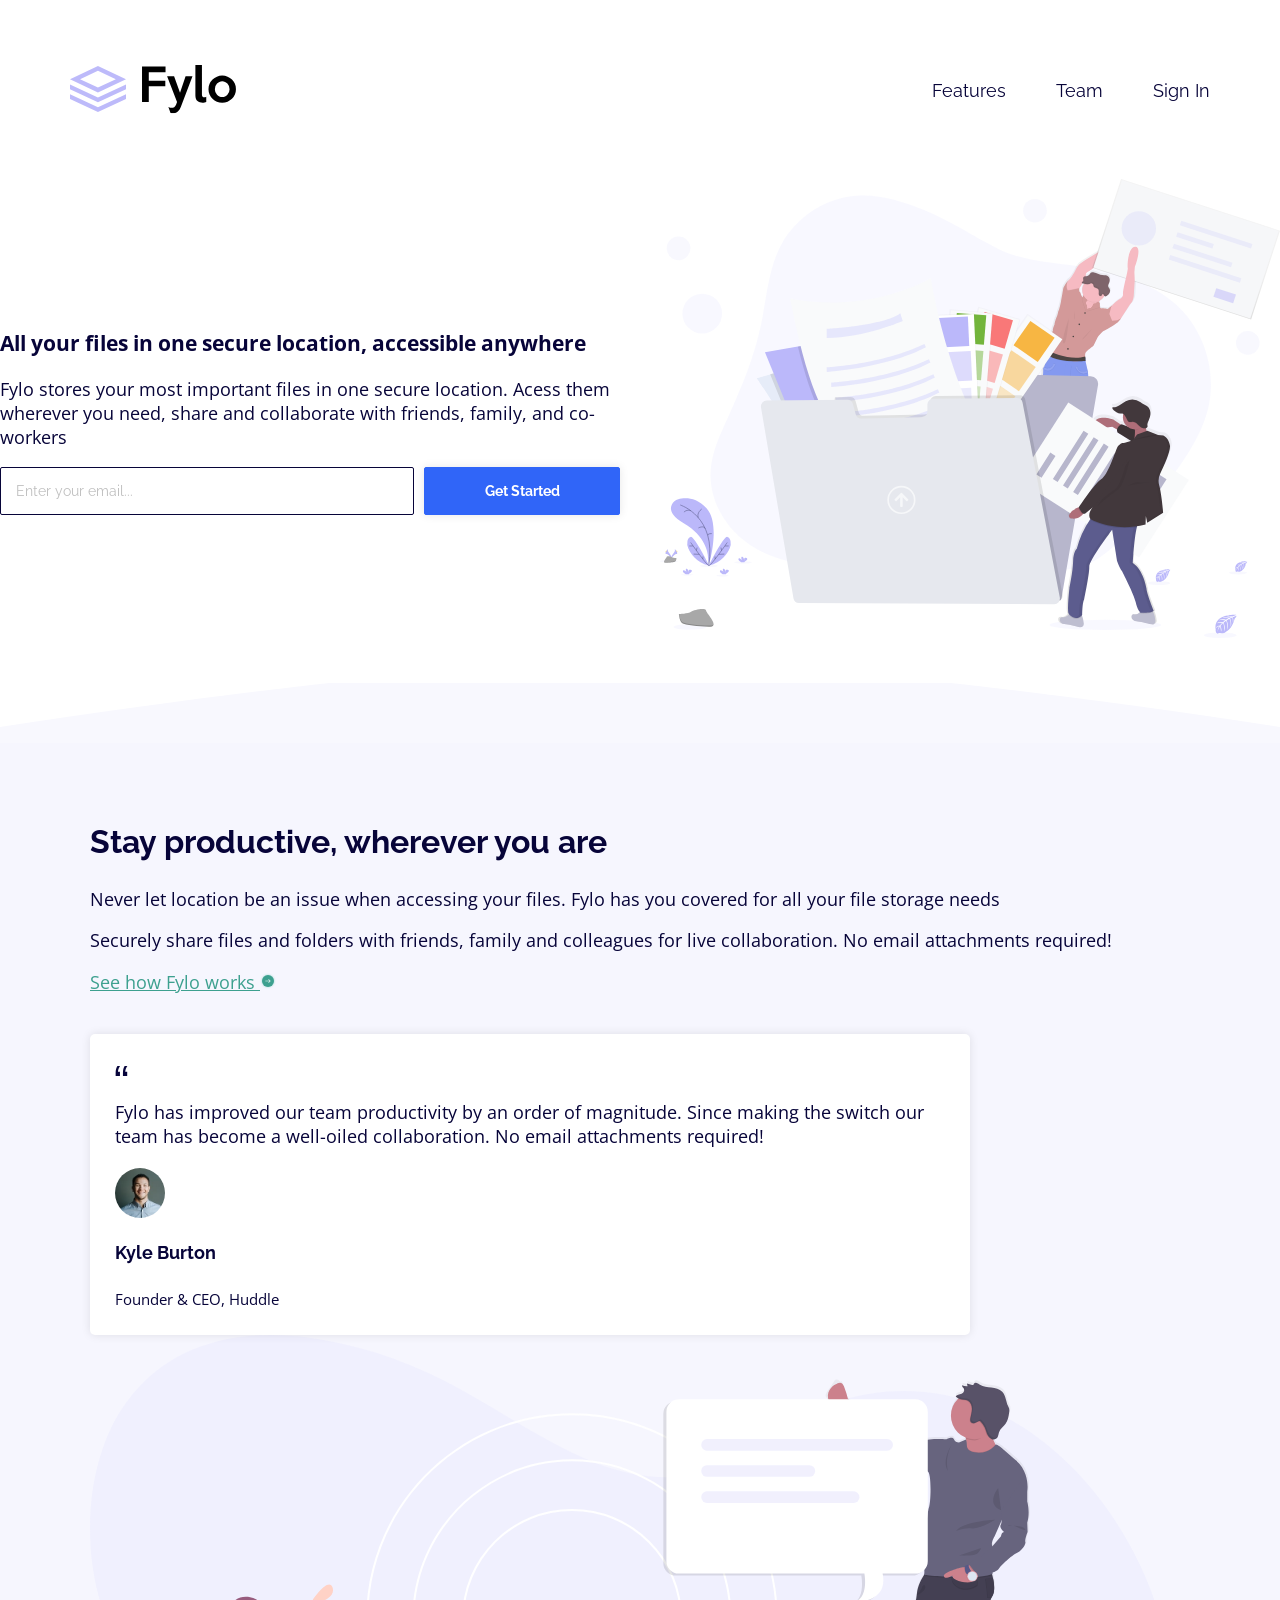
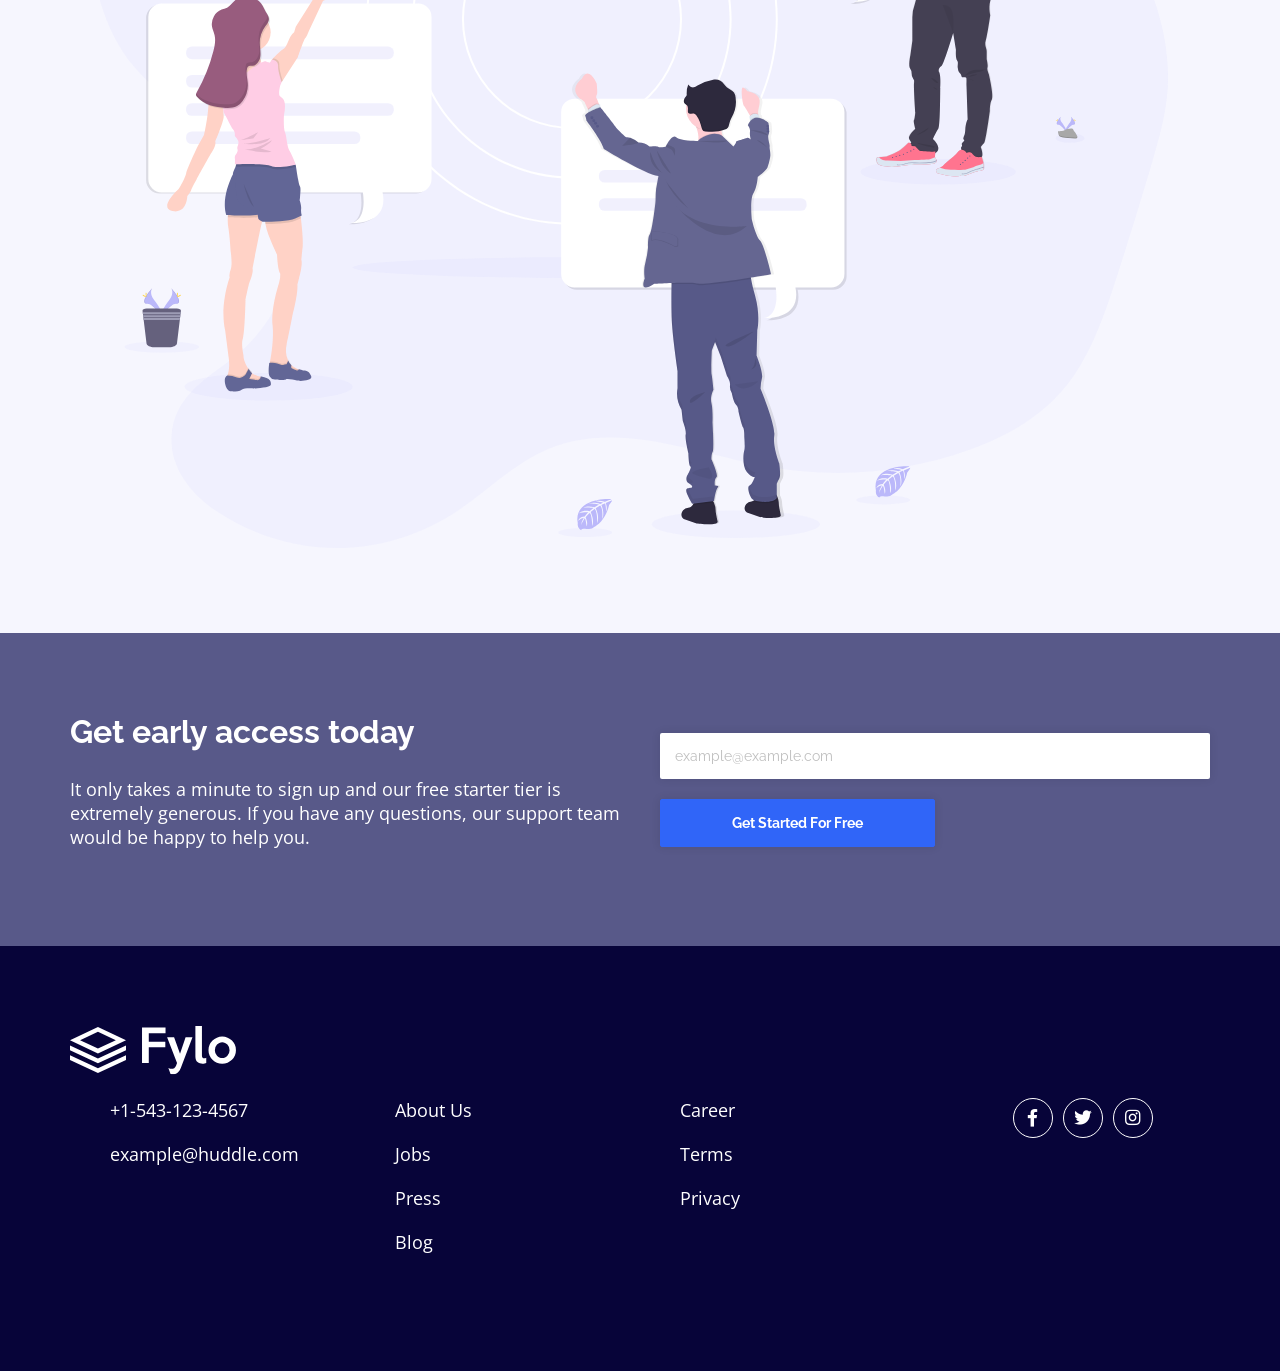
==== commit ad689405: "css file reviewed" ====
--- a/index.html
+++ b/index.html
@@ -31,16 +31,16 @@
         </div>
         <div class="flex">
             <div>
-                <h1>
+                <h3>
                     All your files in one secure location, accessible anywhere
-                </h1>
+                </h3>
                 <p>
                     Fylo stores your most important files in one secure location.
                     Acess them wherever you need, share and collaborate with friends,
                     family, and co-workers
                 </p>
-                <form>
-                    <input type="email" placeholder="Enter your email..." />
+                <form >
+                    <input type="email" placeholder="Enter your email..."  id="email"/>
                     <button>
                         Get Started
                     </button>
--- a/style.css
+++ b/style.css
@@ -1,198 +1,196 @@
-@import url('https://fonts.googleapis.com/css2?family=Open+Sans&family=Raleway:wght@400;700&display=swap');
+@import url('https://fonts.googleapis.com/css?family=Open+Sans|Raleway:400,700&display=swap');
 
 * {
-    box-sizing: border-box;
+	box-sizing: border-box;
 }
 
 body {
-    font-family: 'Open Sans', sans-serif;
-    color: hsl(243, 87%, 12%);
-    font-size: 1.1em;
-    margin: 0px;
+	color: hsl(243, 87%, 12%);
+	font-family: 'Open Sans', sans-serif;
+	font-size: 1.1em;
+	margin: 0;
+}
+
+a {
+	color: #3da08f;
+}
+
+img {
+	max-width: 100%;
+}
+
+h1,
+h2,
+h4 {
+	font-family: 'Raleway', sans-serif;
+}
+
+h2 {
+	font-size: 1.8em;
+	margin-top: 0;
 }
 
 .container {
-    padding: 30px;
-    max-width: 100%;
-    margin: 0 auto;
-    width: 1200px;
-}
-
-img {
-    max-width: 100%;
-
-}
-
-h1, h2, h4  {
-    font-family: 'Raleway', sans-serif;
-}
-
-h2 {
-    font-size: 1.8em;
-    margin-top: 0;
-}
-
-.green {
-    color: green;
+	padding: 30px;
+	margin: 0 auto;
+	max-width: 100%;
+	width: 1200px;
 }
 
 .flex {
-    display: flex;
-    align-items: center;
-    flex-wrap: wrap;
-}
-
-.align-start{
-    align-items: flex-start;
-
-}
-
-.flex > div 
-.flex > ul{
-    flex: 1;
+	display: flex;
+	align-items: center;
+	flex-wrap: wrap;
+}
+
+.align-start {
+	align-items: flex-start;
+}
+
+.flex > div,
+.flex > ul {
+	flex: 1;
 }
 
 .flex > div:first-child {
-    margin-right: 20px;
-}
-
-.flex >div:last-child {
-    margin-left: 20px;
-}
-
+	margin-right: 20px;
+}
+
+.flex > div:last-child {
+	margin-left: 20px;
+}
+
+/* Nav styling */
 nav {
-    display: flex;
-    align-items: center;
-    justify-content: space-between;
-    margin: 30px 0;
+	display: flex;
+	align-items: center;
+	justify-content: space-between;
+	margin: 30px 0;
 }
 
 nav ul {
-    display: flex;
-    padding: 0;
-    list-style-type: none;
-
+	display: flex;
+	padding: 0;
+	list-style-type: none;
 }
 
 nav ul li {
-    margin-left: 50px;
-
+	margin-left: 50px;
 }
 
 nav ul a {
-    color: hsl(243, 87%, 12%);
-    text-decoration: none;
-    font-family: 'Raleway', sans-serif;
-}
-
+	color: hsl(243, 87%, 12%);
+	font-family: 'Raleway', sans-serif;
+	text-decoration: none;
+}
+
+/* Form Section */
 form {
-    display: flex;
-
+	display: flex;
 }
 
 input {
-    border: 1px solid hsl(243, 87%, 12%);
-    border-radius: 2px;
-    font-family: 'Raleway', sans-serif;
-    font-size: 14px;;
-    flex: 0.7;
-    padding: 15px;
-
+	border: 1px solid hsl(243, 87%, 12%);
+	border-radius: 2px;
+	font-family: 'Raleway', sans-serif;
+	font-size: 14px;
+	flex: 0.7;
+	padding: 15px;
 }
 
 input::placeholder {
-    color: hsl(0, 0%, 75%);
+	color: hsl(0, 0%, 75%);
 }
 
 button {
-
-    border: 1px solid hsl(224, 93%, 58%);
-    background-color: hsl(224, 93%, 58%);
-    box-shadow: 0 0 10px rgba(0, 0, 0, 0.1);
-    font-family: 'Raleway', sans-serif;
-    font-weight: 700;
-    font-size: 14px;
-    border-radius: 2px;
-    padding: 15px;
-    color: #fff;
-    flex: 0.3;
-    margin-left: 10px;
-
+	border: 1px solid hsl(224, 93%, 58%);
+	background-color: hsl(224, 93%, 58%);
+	border-radius: 2px;
+	box-shadow: 0 0 10px rgba(0, 0, 0, 0.1);
+	color: #fff;
+	font-family: 'Raleway', sans-serif;
+	font-weight: 700;
+	font-size: 14px;
+	flex: 0.3;
+	padding: 15px;
+	margin-left: 10px;
 }
 
 .section-1 {
-    background-color: hsl(240, 75%, 98%);
-    margin-top: 100px;
-    position: relative;
-    padding:50px 0;
+	background-color: hsl(240, 75%, 98%);
+	margin-top: 100px;
+	position: relative;
+	padding: 50px 0;
 }
 
 .section-1::before {
-    content: '';
-    background-image: url('bg-curve-desktop.svg');
-    background-position: center center;
-    background-size: cover;
-    position: absolute;
-    top: -60px;
-    left: 0;
-    height: 60px;
-    width: 100%;
-}
-
-.testimonial{
-    background-color: #fff;
-    box-shadow: 0 0 10px rgba(0, 0, 0, 0.1);
-    border-radius: 5px;
-    padding: 25px;
-    margin-top: 40px;
-    width: 80%;
-}
-
-.testimonial p {
-    font-size: 14px;
-    letter-spacing: 1px;
-    line-height: 1.7;
-
+	content: '';
+	background-image: url('bg-curve-desktop.svg');
+	background-size: cover;
+	background-position: center center;
+	position: absolute;
+	top: -60px;
+	left: 0;
+	height: 60px;
+	width: 100%;
+}
+
+/* Testimonial */
+.testimonial {
+	background-color: #fff;
+	box-shadow: 0 0 10px rgba(0, 0, 0, 0.1);
+	border-radius: 5px;
+	padding: 25px;
+	margin-top: 40px;
+	width: 80%;
+}
+
+.testimonial-box p {
+	font-size: 14px;
+	letter-spacing: 1px;
+	line-height: 1.7;
 }
 
 .user-info {
-    display: flex;
-    margin-top: 20px;
+	display: flex;
+	margin-top: 20px;
 }
 
 .user-info img {
-    border-radius: 50%;
-    height: 50px;
-    width: 50px;
-    margin-right: 10px;
-}
-
-.user-info h4{
-    margin: 0;
-    font-weight: 700;
-}
-
+	border-radius: 50%;
+	height: 50px;
+	margin-right: 10px;
+	width: 50px;
+}
+
+.user-info h4 {
+	font-weight: 700;
+	margin: 0;
+}
+
+/* Blueish */
 .section-2 {
-    background-color: hsl(238, 22%, 44%);
-    color: #fff;
-    padding: 50px 0;
+	background-color: hsl(238, 22%, 44%);
+	color: #fff;
+	padding: 50px 0;
 }
 
 .section-2 form {
-    flex-direction: column;
+	flex-direction: column;
 }
 
 .section-2 form input {
-    box-shadow: 0 0 10px rgba(0, 0, 0.1);
-    border: none;
-    flex: 1;
+	box-shadow: 0 0 10px rgba(0, 0, 0, 0.1);
+	border: none;
+	flex: 1;
 }
 
 .section-2 form button {
-    margin: 20px 0;
-    width: 50%;
-}
-
+	margin: 20px 0 0;
+	width: 50%;
+}
+
+/* Footer styling */
 footer {
 	background-color: hsl(243, 87%, 12%);
 	color: #fff;
@@ -231,78 +229,63 @@
 }
 
 @media screen and (max-width: 768px) {
-
-    nav {
-        flex-direction: column;
-        margin: 10px 0;
-    }
-
-    nav ul li {
-        margin-left: 10px 20px;
-    
-    }
-
-    body{
-        text-align: center;
-    }
-    
-    .section-1::before {
-        content: '';
-        background-image: url('bg-curve-mobile.svg');
-        height: 80px;
-    }
-
-    .testimonial {
-        width: 100%;
-    }
-
-    
-    .section-2 form input {
-        flex: 1;
-    }
-    
-    .section-2 form button {
-        margin: 20px 0;
-        width: 100%;
-    }
-
-    .user-info{
-        justify-content: center;
-    }
-
-
-    .illustration {
-        margin-top: 30px;
-    }
-    
-
-
-    .flex {
-        flex-direction: column;
-    }
-
-    .flex > div {
-        width: 100%;
-    }
-
-
-    .flex > div:first-child {
-        margin-right: 0px;
-    }
-    
-    .flex >div:last-child {
-        margin-left: 0px;
-    }
-
-    footer ul {
-        padding: 0;
-        width: 100%;
-    }
-
-    
-}
-
-
-
-
-
+	body {
+		text-align: center;
+	}
+
+	nav {
+		flex-direction: column;
+		margin: 10px 0;
+	}
+
+	nav ul li {
+		margin: 10px 20px;
+	}
+
+	.light-blueish::before {
+		background-image: url('bg-curve-mobile.svg');
+		height: 80px;
+	}
+
+	.flex {
+		flex-direction: column;
+	}
+
+	.flex > div {
+		width: 100%;
+	}
+
+	.flex > div:first-child {
+		margin-right: 0;
+	}
+
+	.flex > div:last-child {
+		margin-left: 0;
+	}
+
+	.testimonial-box {
+		width: 100%;
+	}
+
+	.blueish form input {
+		flex: 1;
+	}
+
+	.blueish form button {
+		margin: 20px 0;
+		width: 100%;
+	}
+
+	.illustration {
+		margin-top: 30px;
+	}
+
+	.user-info {
+		justify-content: center;
+	}
+
+	footer ul {
+		padding: 0;
+		width: 100%;
+	}
+}
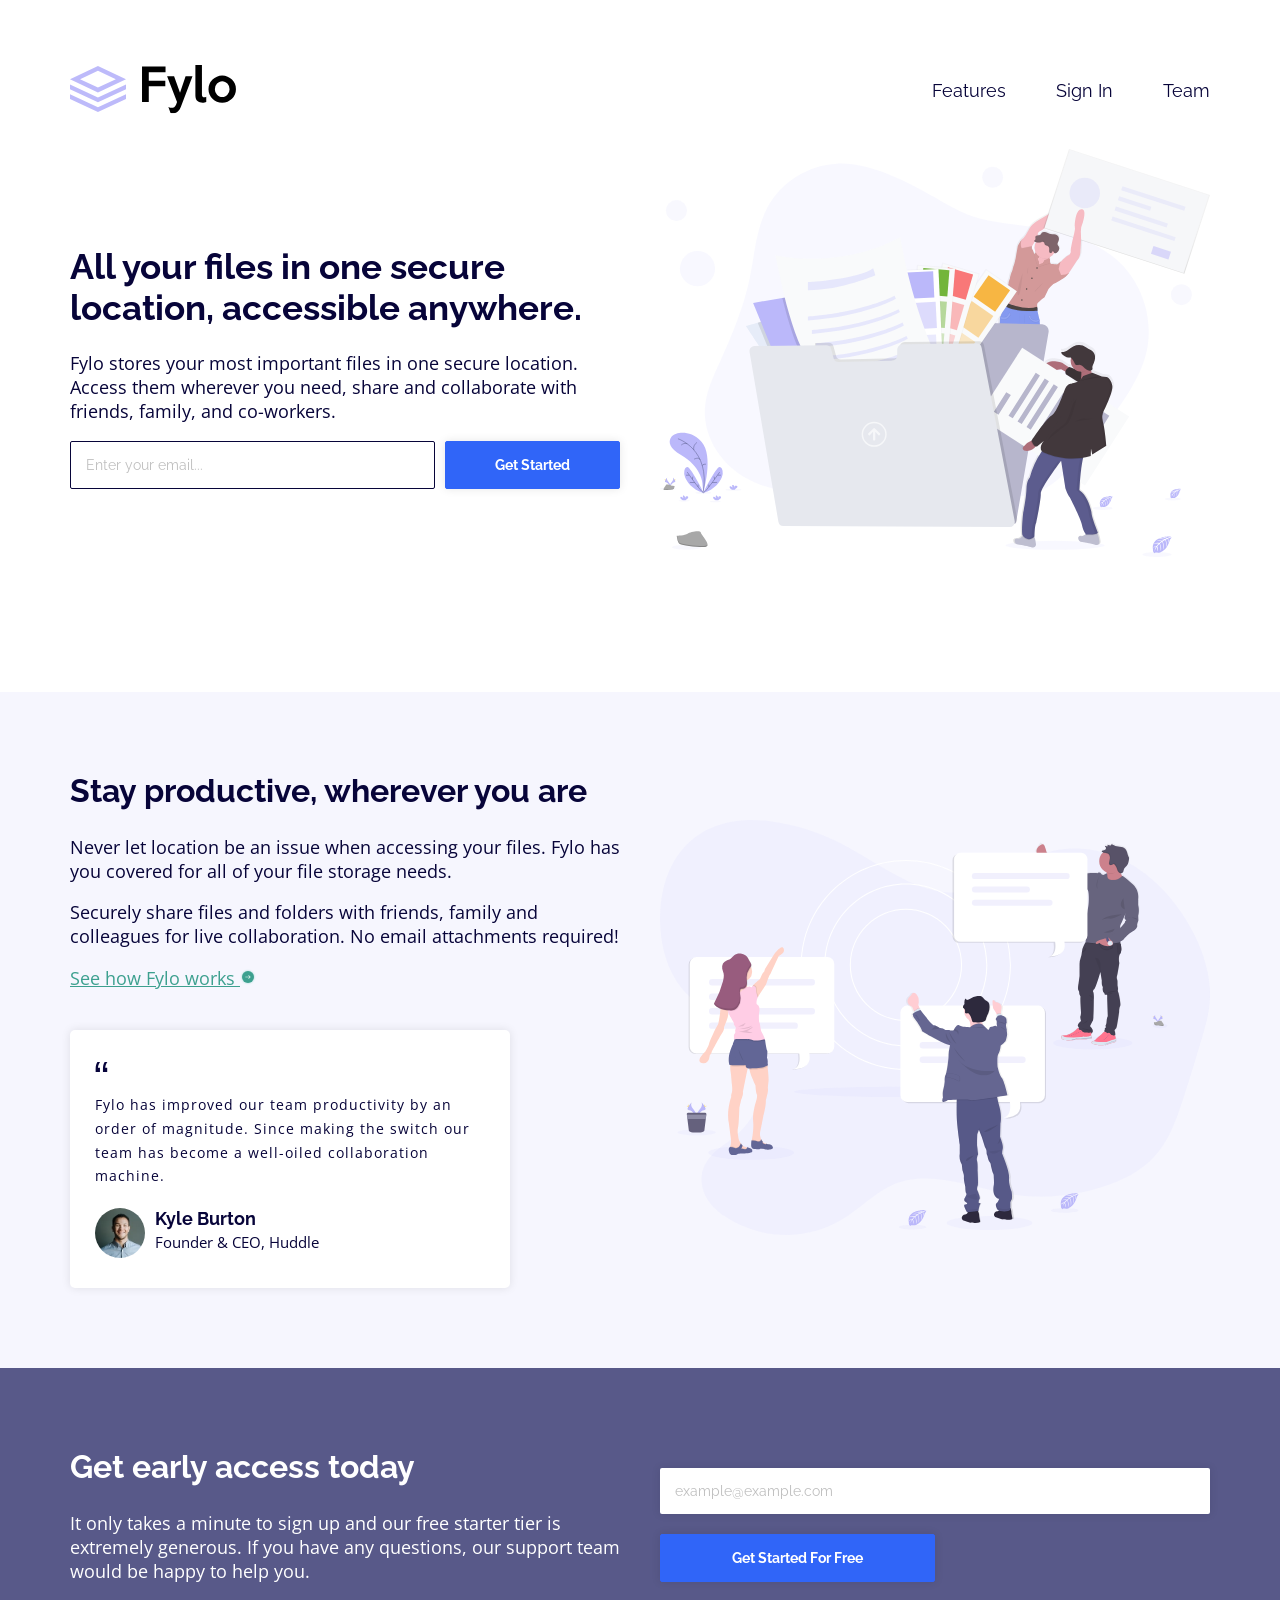
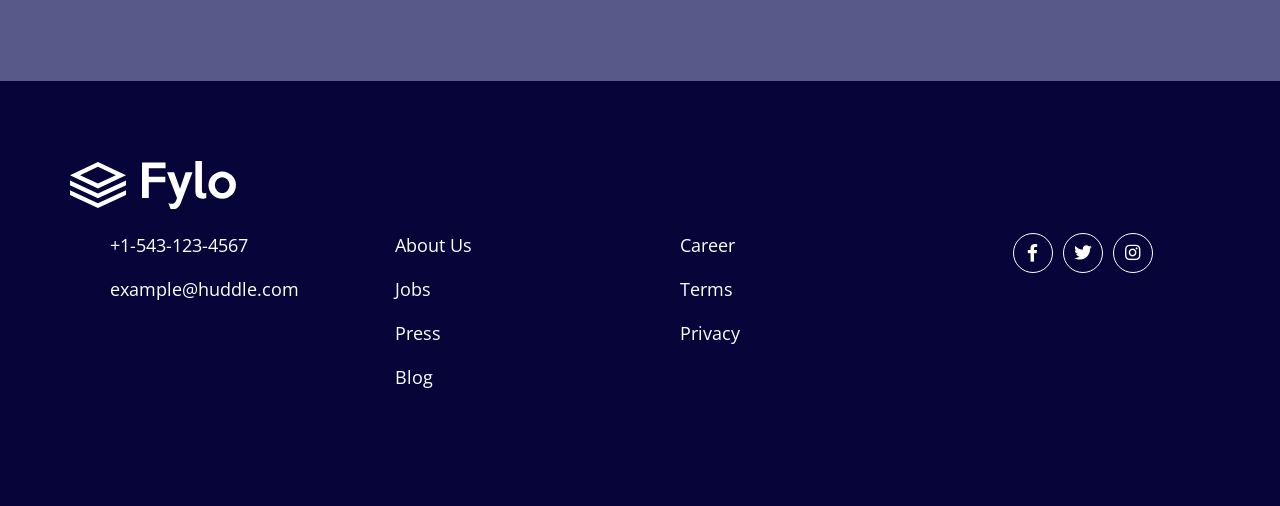
==== commit adc9015e: "Updated html and css files" ====
--- a/index.html
+++ b/index.html
@@ -1,134 +1,146 @@
 <!DOCTYPE html>
-<html>
-
-<head>
-    <title>fylo landing page</title>
-    <link rel="stylesheet" type="text/css" href="style.css" />
-    <link
+<html lang="en">
+	<head>
+		<meta charset="UTF-8" />
+		<meta name="viewport" content="width=device-width, initial-scale=1.0" />
+		<!-- displays site properly based on user's device -->
+
+		<link
 			rel="icon"
 			type="image/png"
 			sizes="32x32"
 			href="favicon-32x32.png"
 		/>
-    <link
+
+		<title>Frontend Mentor | Fylo landing page with two column layout</title>
+
+		<link
 			rel="stylesheet"
 			href="https://cdnjs.cloudflare.com/ajax/libs/font-awesome/5.12.1/css/all.min.css"
 		/>
-</head>
-
-<body>
-    <header>
-        <div class="container">
-            <nav>
-                <img src="logo.svg"
-                    alt="Svg Logo">
-                <ul>
-                    <li><a href="#">Features</a></li>
-                    <li><a href="#">Team</a></li>
-                    <li><a href="#">Sign In</a></li>
-                </ul>
-            </nav>
-        </div>
-        <div class="flex">
-            <div>
-                <h3>
-                    All your files in one secure location, accessible anywhere
-                </h3>
-                <p>
-                    Fylo stores your most important files in one secure location.
-                    Acess them wherever you need, share and collaborate with friends,
-                    family, and co-workers
-                </p>
-                <form >
-                    <input type="email" placeholder="Enter your email..."  id="email"/>
-                    <button>
-                        Get Started
-                    </button>
-                </form>
-            </div>
-            <div>
-                <img class="illustration" src="illustration-1.svg"
-                    alt="background-image1">
-            </div>
-        </div>
-    </header>
-
-    <section class="section-1">
-        <div class="container">
-            <div class="flex">
-                <div>
-                    <h2>Stay productive, wherever you are</h2>
-                    <p>Never let location be an issue when accessing your files. Fylo has you covered for all
-                        your file storage needs</p>
-                    <p>Securely share files and folders with friends, family and colleagues for live
-                        collaboration. No email attachments required!</p>
-
-                    <a class="green" href="#">See how Fylo works
-                        <img src="icon-arrow.svg" alt="arrow"/>
-                    </a>
-
-                    <div class="testimonial">
-                        <img src="icon-quotes.svg"alt="quote"/>
-                        <p>Fylo has improved our team productivity by an order of magnitude. Since making the
-                            switch our team has become a well-oiled collaboration. No email attachments
-                            required!</p>
-                        <div class="user-info"><img
-                                src="avatar-testimonial.jpg"
-                                alt="avatar-image"></div>
-                                <h4>
-                                    Kyle Burton
-                                </h4>
-                                <small>
-                                    Founder & CEO, Huddle
-                                </small>
-            
-                    </div>
-            
-                    <div>
-                        <img class="illustration" src="illustration-2.svg"
-                            alt="background-image2">
-
-                    </div>
-                </div>
-            </div>
-            </div>
-    </section>
-
-    <section class="section-2">
-        <div class="container">
-            <div class="flex">
-                <div>
-                    <h2>
-                        Get early access today
-                    </h2>
-                    <p>
-                        It only takes a minute to sign up and our free starter tier is extremely generous. If
-                        you have any questions, our support team would be happy to help you.
-                    </p>
-                </div>
-                <div>
-                    <form>
-                        <input type="email" placeholder="example@example.com" />
-                        <button>
-                            Get Started For Free
-                        </button>
-                    </form>
-                </div>
-
-            </div>
-
-            </div>
-
-
-
-
-
-
-
-        </div>
-
-    </section>
-    
+		<link rel="stylesheet" href="style.css" />
+	</head>
+	<body>
+		<header>
+			<div class="container">
+				<nav>
+					<img src="logo.svg" alt="logo" />
+					<ul>
+						<li>
+							<a href="#">
+								Features
+							</a>
+						</li>
+						<li>
+							<a href="#">
+								Sign In
+							</a>
+						</li>
+						<li>
+							<a href="#">
+								Team
+							</a>
+						</li>
+					</ul>
+				</nav>
+
+				<div class="flex">
+					<div>
+						<h1>
+							All your files in one secure location, accessible anywhere.
+						</h1>
+						<p>
+							Fylo stores your most important files in one secure location.
+							Access them wherever you need, share and collaborate with friends,
+							family, and co-workers.
+						</p>
+						<form>
+							<input type="email" placeholder="Enter your email..." />
+							<button>
+								Get Started
+							</button>
+						</form>
+					</div>
+					<div>
+						<img class="illustration" src="illustration-1.svg" alt="header-img" />
+					</div>
+				</div>
+			</div>
+		</header>
+
+		<section class="light-blueish">
+			<div class="container">
+				<div class="flex">
+					<div>
+						<h2>Stay productive, wherever you are</h2>
+						<p>
+							Never let location be an issue when accessing your files. Fylo has
+							you covered for all of your file storage needs.
+						</p>
+						<p>
+							Securely share files and folders with friends, family and
+							colleagues for live collaboration. No email attachments required!
+						</p>
+
+						<a class="green" href="#">
+							See how Fylo works
+							<img src="icon-arrow.svg" alt="arrow" />
+						</a>
+
+						<div class="testimonial-box">
+							<img src="icon-quotes.svg" alt="quote" />
+							<p>
+								Fylo has improved our team productivity by an order of
+								magnitude. Since making the switch our team has become a
+								well-oiled collaboration machine.
+							</p>
+							<div class="user-info">
+								<div>
+									<img src="avatar-testimonial.jpg" alt="user" />
+								</div>
+								<div>
+									<h4>
+										Kyle Burton
+									</h4>
+									<small>
+										Founder & CEO, Huddle
+									</small>
+								</div>
+							</div>
+						</div>
+					</div>
+					<div>
+						<img class="illustration" src="illustration-2.svg" alt="section-img" />
+					</div>
+				</div>
+			</div>
+		</section>
+
+		<section class="blueish">
+			<div class="container">
+				<div class="flex">
+					<div>
+						<h2>
+							Get early access today
+						</h2>
+						<p>
+							It only takes a minute to sign up and our free starter tier is
+							extremely generous. If you have any questions, our support team
+							would be happy to help you.
+						</p>
+					</div>
+					<div>
+						<form>
+							<input type="email" placeholder="example@example.com" />
+							<button>
+								Get Started For Free
+							</button>
+						</form>
+					</div>
+				</div>
+			</div>
+		</section>
+
 		<footer>
 			<div class="container">
 				<img src="logo-white.svg" alt="logo" />
@@ -189,11 +201,5 @@
 				</div>
 			</div>
 		</footer>
-
-    </div>
-
-    </div>
-
-</body>
-
+	</body>
 </html>
--- a/style.css
+++ b/style.css
@@ -116,16 +116,16 @@
 	margin-left: 10px;
 }
 
-.section-1 {
+.light-blueish {
 	background-color: hsl(240, 75%, 98%);
 	margin-top: 100px;
 	position: relative;
 	padding: 50px 0;
 }
 
-.section-1::before {
+.light-blueish::before {
 	content: '';
-	background-image: url('bg-curve-desktop.svg');
+	background-image: url('./images/bg-curve-desktop.svg');
 	background-size: cover;
 	background-position: center center;
 	position: absolute;
@@ -136,7 +136,7 @@
 }
 
 /* Testimonial */
-.testimonial {
+.testimonial-box {
 	background-color: #fff;
 	box-shadow: 0 0 10px rgba(0, 0, 0, 0.1);
 	border-radius: 5px;
@@ -169,23 +169,23 @@
 }
 
 /* Blueish */
-.section-2 {
+.blueish {
 	background-color: hsl(238, 22%, 44%);
 	color: #fff;
 	padding: 50px 0;
 }
 
-.section-2 form {
+.blueish form {
 	flex-direction: column;
 }
 
-.section-2 form input {
+.blueish form input {
 	box-shadow: 0 0 10px rgba(0, 0, 0, 0.1);
 	border: none;
 	flex: 1;
 }
 
-.section-2 form button {
+.blueish form button {
 	margin: 20px 0 0;
 	width: 50%;
 }
@@ -243,7 +243,7 @@
 	}
 
 	.light-blueish::before {
-		background-image: url('bg-curve-mobile.svg');
+		background-image: url('./images/bg-curve-mobile.svg');
 		height: 80px;
 	}
 
